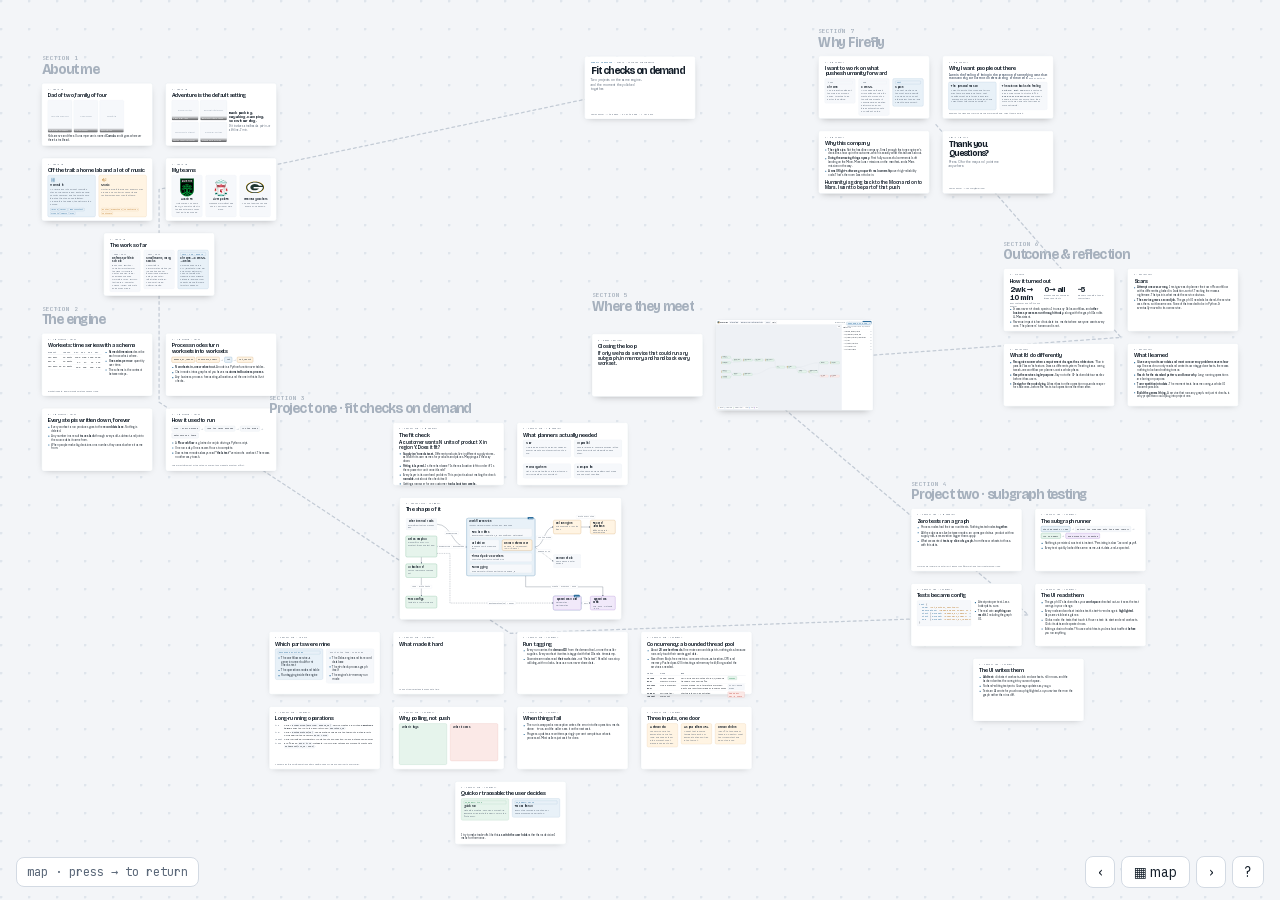
==== deck/index.html @ 786229d9 "Austin FC line Co-Authored-By: Claude Fable 5.1 <noreply@anthropic.com>" ====
<!doctype html>
<html lang="en">
<head>
<meta charset="utf-8">
<meta name="viewport" content="width=device-width,initial-scale=1,viewport-fit=cover">
<style>:root{color-scheme:light dark}img{max-width:100%}[hidden]{display:none!important}.ph-gone{position:absolute;inset:0;display:flex;align-items:center;justify-content:center;color:var(--faint);font-size:18px;text-align:center;padding:12px}
</style>
<title>Fit Checks On Demand</title>
<link rel="stylesheet" href="fonts/fonts.css">
<style>
:root{
  --bg:#f3f5f8; --grid:#dfe5ec; --card:#ffffff; --card2:#f6f8fb; --line:#d3dae3;
  --ink:#16202b; --muted:#5b6879; --faint:#93a0af;
  --amber:#b9741c; --amber-bg:#fff4e3; --blue:#2e6f9e; --blue-bg:#e8f1f8;
  --green:#2f8f5b; --green-bg:#e6f4ec; --red:#c2453d; --red-bg:#fbe9e7; --purple:#7a3fb5; --purple-bg:#f1e9fa;
  --hud:#16202b; --hud-ink:#f3f5f8; --route:#c4ccd6;
  --display:"Bricolage Grotesque","IBM Plex Sans",system-ui,sans-serif;
  --sans:"IBM Plex Sans",system-ui,-apple-system,"Segoe UI",sans-serif;
  --mono:"JetBrains Mono",ui-monospace,SFMono-Regular,Menlo,monospace;
}
@media (prefers-color-scheme: dark){
  :root:not([data-theme="light"]){
    --bg:#0f151c; --grid:#1b232d; --card:#161d26; --card2:#1c242f; --line:#2a3440;
    --ink:#e7ecf2; --muted:#9aa7b7; --faint:#667485;
    --amber:#e0a252; --amber-bg:#2a2214; --blue:#6fa8d6; --blue-bg:#16273a;
    --green:#5cc08a; --green-bg:#14291e; --red:#e5766c; --red-bg:#331b19; --purple:#b58ae0; --purple-bg:#271a36;
    --hud:#e7ecf2; --hud-ink:#0f151c; --route:#2a3440;
  }
}
:root[data-theme="dark"]{
  --bg:#0f151c; --grid:#1b232d; --card:#161d26; --card2:#1c242f; --line:#2a3440;
  --ink:#e7ecf2; --muted:#9aa7b7; --faint:#667485;
  --amber:#e0a252; --amber-bg:#2a2214; --blue:#6fa8d6; --blue-bg:#16273a;
  --green:#5cc08a; --green-bg:#14291e; --red:#e5766c; --red-bg:#331b19; --purple:#b58ae0; --purple-bg:#271a36;
  --hud:#e7ecf2; --hud-ink:#0f151c; --route:#2a3440;
}
html,body{height:100%}
body{margin:0;background:var(--bg);color:var(--ink);font-family:var(--sans);overflow:hidden}
*{box-sizing:border-box}
#viewport{position:fixed;inset:0;overflow:hidden;
  background:radial-gradient(circle at 1px 1px,var(--grid) 1.2px,transparent 1.8px) 0 0/28px 28px,var(--bg)}
#canvas{position:absolute;left:0;top:0;width:0;height:0}
#canvas>*{position:absolute;left:0;top:0;transform-origin:0 0;transition:transform 1.05s cubic-bezier(.45,.02,.2,1)}
#canvas.fast>*{transition-duration:.55s}
#canvas.still>*{transition:none}
@media (prefers-reduced-motion: reduce){#canvas>*{transition:none}}

/* map-level furniture */
.route{position:absolute;left:0;top:0;overflow:visible;pointer-events:none}
.route path{fill:none;stroke:var(--route);stroke-width:14;stroke-dasharray:30 34;stroke-linecap:round}
.region-label{position:absolute;font-family:var(--display);font-weight:700;font-size:150px;line-height:1;color:var(--faint);letter-spacing:-.02em;white-space:nowrap;pointer-events:none;opacity:.8}
.region-label small{display:block;font-family:var(--mono);font-weight:500;font-size:64px;letter-spacing:.08em;color:var(--faint);margin-bottom:12px}

/* cards */
.card{position:absolute;width:1200px;height:680px;background:var(--card);border:2px solid var(--line);border-radius:22px;padding:52px 64px 40px;display:flex;flex-direction:column;gap:22px;box-shadow:0 30px 80px -40px rgba(0,0,0,.35)}
.card.wide{width:2400px;height:1320px}
.card.demo{width:1700px;height:980px;padding:0;overflow:hidden}
.card.demo iframe{width:100%;height:100%;border:0;display:block;background:var(--card)}
.card.demo .demo-fallback{position:absolute;right:20px;top:20px}
.eyebrow{font-family:var(--mono);font-size:20px;letter-spacing:.1em;text-transform:uppercase;color:var(--muted)}
.eyebrow b{color:var(--blue);font-weight:500}
h1{font-family:var(--display);font-weight:700;font-size:112px;line-height:.98;letter-spacing:-.03em;margin:0;text-wrap:balance}
h2{font-family:var(--display);font-weight:600;font-size:60px;line-height:1.02;letter-spacing:-.025em;margin:0;text-wrap:balance}
h3{font-family:var(--display);font-weight:600;font-size:34px;line-height:1.1;margin:0;letter-spacing:-.01em}
p{margin:0;font-size:29px;line-height:1.4;color:var(--ink)}
p.lead{font-size:36px;line-height:1.3;color:var(--muted);max-width:26ch}
p.big{font-family:var(--display);font-size:52px;font-weight:600;line-height:1.05;letter-spacing:-.02em}
ul{margin:0;padding:0;list-style:none;display:flex;flex-direction:column;gap:14px}
li{font-size:30px;line-height:1.35;padding-left:38px;position:relative}
li::before{content:"";position:absolute;left:6px;top:.55em;width:12px;height:12px;border-radius:3px;background:var(--blue)}
li b{font-weight:600}
.cols{display:grid;gap:36px;flex:1;min-height:0;align-items:start}
.cols.c2{grid-template-columns:1fr 1fr}.cols.c3{grid-template-columns:1fr 1fr 1fr}
.cols.c21{grid-template-columns:1.3fr 1fr}
.tile{background:var(--card2);border:1px solid var(--line);border-radius:16px;padding:24px 28px;display:flex;flex-direction:column;gap:10px}
.tile h3{font-size:30px}
.tile p{font-size:24px;line-height:1.35;color:var(--muted)}
.cols[style*="font-size"] .tile p{font-size:inherit}
.tile.amber{border-color:var(--amber);background:var(--amber-bg)}.tile.blue{border-color:var(--blue);background:var(--blue-bg)}
.tile.green{border-color:var(--green);background:var(--green-bg)}.tile.red{border-color:var(--red);background:var(--red-bg)}.tile.purple{border-color:var(--purple);background:var(--purple-bg)}
.stat{display:flex;flex-direction:column;gap:4px}
.stat .n{font-family:var(--display);font-size:84px;font-weight:700;letter-spacing:-.03em;line-height:1;font-variant-numeric:tabular-nums}
.stat .l{font-size:24px;color:var(--muted)}
.tag{display:inline-block;font-family:var(--mono);font-size:20px;padding:4px 12px;border-radius:6px;border:1.5px solid;line-height:1.3}
.tag.amber{color:var(--amber);border-color:var(--amber);background:var(--amber-bg)}.tag.blue{color:var(--blue);border-color:var(--blue);background:var(--blue-bg)}
.tag.green{color:var(--green);border-color:var(--green);background:var(--green-bg)}.tag.red{color:var(--red);border-color:var(--red);background:var(--red-bg)}.tag.purple{color:var(--purple);border-color:var(--purple);background:var(--purple-bg)}
.tag.grey{color:var(--muted);border-color:var(--line);background:var(--card2)}
.mono{font-family:var(--mono)}
pre{margin:0;font-family:var(--mono);font-size:23px;line-height:1.45;background:var(--card2);border:1px solid var(--line);border-radius:12px;padding:20px 24px;overflow:hidden;color:var(--ink)}
pre .k{color:var(--blue)}pre .s{color:var(--amber)}pre .c{color:var(--faint)}
table{border-collapse:collapse;width:100%;font-size:24px}
th{text-align:left;font-weight:500;color:var(--muted);border-bottom:2px solid var(--line);padding:8px 14px 8px 0;font-size:21px;letter-spacing:.02em}
td{padding:10px 14px 10px 0;border-bottom:1px solid var(--line);vertical-align:top;line-height:1.3}
td.mono,th.mono{font-family:var(--mono);font-size:22px}
td.num{text-align:right;font-variant-numeric:tabular-nums;font-family:var(--mono)}
.foot{margin-top:auto;font-size:22px;color:var(--muted)}
.ph{margin:0;border-radius:14px;overflow:hidden;background:var(--card2);border:1px solid var(--line);position:relative}
.ph img{width:100%;height:100%;object-fit:contain;display:block}
.ph.l{aspect-ratio:4/3}.ph.p{aspect-ratio:3/4}
.prow{display:flex;gap:18px;align-items:stretch;min-height:0}
.prow>.ph{height:100%;flex:none}
.pcol{display:flex;flex-direction:column;gap:18px;min-height:0}
.pcol>.ph{flex:none;height:calc(50% - 9px);align-self:flex-start}
.pcol>.tile{flex:1}
.pgrid{display:grid;grid-template-columns:290px 290px;grid-auto-rows:218px;gap:18px;align-content:start;flex:none}
.pgrid>.ph{width:290px;height:218px}
.ico{width:56px;height:56px;color:var(--ink);opacity:.9}
.tile.blue .ico{color:var(--blue)}.tile.amber .ico{color:var(--amber)}
.chips{display:flex;flex-wrap:wrap;gap:8px;margin-top:auto}
.chips .tag{font-size:18px;padding:3px 10px}
.tile.team{align-items:center;text-align:center;gap:14px;padding-top:32px}
.tile.team img{width:200px;height:200px;object-fit:contain}
.tile.team p{font-size:22px}
.ph figcaption{position:absolute;left:0;right:0;bottom:0;padding:10px 16px;font-size:20px;color:#fff;background:linear-gradient(transparent,rgba(0,0,0,.65))}
.photos{display:grid;gap:18px;flex:1;min-height:0}
.photos .ph{min-height:0}
.placeholder{color:var(--amber);border-bottom:2px dashed var(--amber)}

/* progressive builds */
.b{transition:opacity .35s,transform .35s}
.b.hide{opacity:0;transform:translateY(10px)}
@media (prefers-reduced-motion: reduce){.b{transition:none}.b.hide{transform:none}}

/* flow / sequence graphics */
.flow{display:flex;align-items:center;gap:14px;flex-wrap:wrap}
.flow .box{border:2px solid var(--line);background:var(--card2);border-radius:12px;padding:14px 20px;font-family:var(--mono);font-size:22px;line-height:1.3}
.flow .box.amber{border-color:var(--amber);background:var(--amber-bg)}.flow .box.blue{border-color:var(--blue);background:var(--blue-bg)}
.flow .box.purple{border-color:var(--purple);background:var(--purple-bg)}.flow .box.green{border-color:var(--green);background:var(--green-bg)}
.flow .arrow{color:var(--faint);font-size:30px}
.seq{display:grid;grid-template-columns:auto 1fr;gap:10px 22px;font-size:25px;align-items:baseline}
.seq .t{font-family:var(--mono);color:var(--muted);font-size:21px;white-space:nowrap}
.seq .m{line-height:1.35}
.seq .m code{font-family:var(--mono);font-size:22px;background:var(--card2);border:1px solid var(--line);border-radius:5px;padding:1px 7px}

/* architecture diagram */
.diagram{position:relative;flex:1}
.diagram svg{position:absolute;inset:0;width:100%;height:100%;overflow:visible}
.diagram .box{position:absolute;border:2.5px solid var(--line);background:var(--card2);border-radius:16px;padding:18px 22px;display:flex;flex-direction:column;gap:6px}
.diagram .box h4{margin:0;font-family:var(--display);font-size:30px;font-weight:600;line-height:1.1;letter-spacing:-.01em}
.diagram .box p{font-size:21px;line-height:1.3;color:var(--muted)}
.diagram .box.amber{border-color:var(--amber);background:var(--amber-bg)}.diagram .box.blue{border-color:var(--blue);background:var(--blue-bg)}
.diagram .box.green{border-color:var(--green);background:var(--green-bg)}.diagram .box.purple{border-color:var(--purple);background:var(--purple-bg)}
.diagram .box.grey{border-style:dashed}
.diagram .box.mine{box-shadow:0 0 0 6px color-mix(in srgb,var(--blue) 25%,transparent)}
.diagram .box .own{position:absolute;top:-16px;right:14px;font-family:var(--mono);font-size:17px;background:var(--blue);color:#fff;border-radius:6px;padding:2px 9px;letter-spacing:.06em}
.diagram .arr{fill:none;stroke:var(--muted);stroke-width:3.5}
.diagram .arr.dash{stroke-dasharray:10 9}
.diagram .lbl{font-family:var(--mono);font-size:19px;fill:var(--muted)}
.diagram .lbl-bg{fill:var(--card);stroke:var(--line);stroke-width:1.5;rx:6}

/* HUD */
.hud{position:fixed;left:0;right:0;bottom:0;display:flex;align-items:center;gap:12px;padding:12px 16px;padding-bottom:calc(12px + env(safe-area-inset-bottom,0px));pointer-events:none;font-size:13px;color:var(--muted);transition:opacity .4s}
.hud.hidden-hud{opacity:0}
.hud .where{background:var(--card);border:1px solid var(--line);border-radius:8px;padding:6px 10px;font-family:var(--mono);font-size:12px;pointer-events:auto}
.hud .spacer{flex:1}
.hud .btns{display:flex;gap:6px;pointer-events:auto}
.hud button{font:inherit;color:var(--ink);background:var(--card);border:1px solid var(--line);border-radius:8px;padding:6px 12px;cursor:pointer;font-size:14px}
.hud button:hover{background:var(--card2)}
.hud button:focus-visible{outline:2px solid var(--blue);outline-offset:2px}
.help{position:fixed;inset:0;background:rgba(0,0,0,.55);display:flex;align-items:center;justify-content:center;z-index:5}
.help[hidden]{display:none}
.help .panel{background:var(--card);color:var(--ink);border:1px solid var(--line);border-radius:14px;padding:22px 26px;max-width:520px;width:calc(100% - 32px);font-size:14px;line-height:1.6}
.help h3{font-size:18px;margin:0 0 10px}
.help table{font-size:14px}.help td{padding:4px 10px 4px 0;border:0}
kbd{font-family:var(--mono);font-size:12px;border:1px solid var(--line);border-bottom-width:2px;border-radius:4px;padding:0 6px;background:var(--card2)}
.ph-gone{position:absolute;inset:0;display:flex;align-items:center;justify-content:center;color:var(--faint);font-size:18px;text-align:center;padding:12px}
</style>
</head>
<body>

<div id="viewport"><div id="canvas"></div></div>

<div class="hud" id="hud">
  <span class="where" id="where">—</span>
  <span class="spacer"></span>
  <div class="btns">
    <button id="bPrev" title="Previous (←)">‹</button>
    <button id="bOver" title="Overview (O)">▦ map</button>
    <button id="bNext" title="Next (→ or space)">›</button>
    <button id="bHelp" title="Keys (?)">?</button>
  </div>
</div>

<div class="help" id="help" hidden>
  <div class="panel">
    <h3>Driving the deck</h3>
    <table>
      <tr><td><kbd>→</kbd> <kbd>space</kbd></td><td>next step or next build</td></tr>
      <tr><td><kbd>←</kbd></td><td>previous</td></tr>
      <tr><td><kbd>O</kbd> <kbd>esc</kbd></td><td>zoom out to the map, again to return</td></tr>
      <tr><td><kbd>1</kbd>–<kbd>7</kbd></td><td>jump to a section</td></tr>
      <tr><td><kbd>T</kbd></td><td>light / dark</td></tr>
      <tr><td><kbd>H</kbd></td><td>hide this bar</td></tr>
      <tr><td><kbd>?</kbd></td><td>this help</td></tr>
    </table>
    <p style="margin:10px 0 0;font-size:13px;color:var(--muted)">Click anywhere to close.</p>
  </div>
</div>

<script>
/* ============ content ============ */
const CW=1200, CH=680, GAPX=140, GAPY=130;
const ph=(f,cap,o="l")=>`<figure class="ph ${o}"><span class="ph-gone">${cap}</span><figcaption>${cap}</figcaption></figure>`;

const SECTIONS = [
{ id:"title", n:"", title:"", cx:0, cy:-3700, cols:1, cards:[
  {html:`<div class="eyebrow"><b>Firefly Aerospace</b> · onsite · software engineering</div>
    <h1>Fit checks on&nbsp;demand</h1>
    <p class="lead">Two projects on the same engine, and the moment they clicked together.</p>
    <div class="foot">James Hollyer &nbsp;·&nbsp; <span class="mono">→ to begin · O for the map · ? for keys</span></div>`}
]},

{ id:"about", n:"1", title:"About me", cx:-5200, cy:-2600, cols:2, cards:[
  {html:`<div class="eyebrow">1 · about me</div><h2>Dad of two, family of four</h2>
    <div class="prow" style="height:392px">${ph("family-tahoe-trail.jpg","Desolation Wilderness","p")}${ph("family-alpine-lake.jpg","Alpine lake day","p")}${ph("kids-skiing.jpg","Passing it on","p")}</div>
    <p>Kids are five and three. Our camper van is named <b>Cumulo</b>, and it goes wherever there's a trailhead.</p>`},
  {html:`<div class="eyebrow">1 · about me</div><h2>Adventure is the default setting</h2>
    <div class="prow" style="height:454px"><div class="pgrid">${ph("green-river-raft.jpg","Green River, Utah","l")}${ph("snowboard-gate.jpg","Backcountry gate, Tahoe","l")}${ph("canyon-sunset.jpg","Canyon country at sunset","l")}${ph("green-river-solo.jpg","Green River, day three","l")}</div>
      <div class="pcol" style="flex:1; justify-content:center"><p class="big" style="font-size:44px">Backpacking. Kayaking. Camping. Snowboarding.</p><p style="color:var(--muted)">If it involves a trailhead, a put-in, or a lift line, I'm in.</p></div></div>`},
  {html:`<div class="eyebrow">1 · about me</div><h2>Off the trail: a home lab and a lot of music</h2>
    <div class="cols c2" style="align-items:stretch">
      <div class="tile blue"><svg class="ico" viewBox="0 0 64 64" aria-hidden="true"><rect x="10" y="8" width="44" height="14" rx="3" fill="none" stroke="currentColor" stroke-width="3"/><rect x="10" y="25" width="44" height="14" rx="3" fill="none" stroke="currentColor" stroke-width="3"/><rect x="10" y="42" width="44" height="14" rx="3" fill="none" stroke="currentColor" stroke-width="3"/><circle cx="18" cy="15" r="2.5" fill="currentColor"/><circle cx="18" cy="32" r="2.5" fill="currentColor"/><circle cx="18" cy="49" r="2.5" fill="currentColor"/><rect x="30" y="13" width="18" height="4" rx="2" fill="currentColor"/><rect x="30" y="30" width="18" height="4" rx="2" fill="currentColor"/><rect x="30" y="47" width="18" height="4" rx="2" fill="currentColor"/></svg><h3>Home lab</h3><p>An Unraid box in the closet running a stack of Docker services: photo backup, security cameras, and the smart-home glue that ties the house together. Tinkering is the hobby; the uptime is the excuse.</p>
        <div class="chips"><span class="tag blue">Unraid</span><span class="tag blue">Docker</span><span class="tag blue">Home Assistant</span><span class="tag blue">Frigate</span><span class="tag blue">Immich</span><span class="tag blue">Plex</span></div></div>
      <div class="tile amber"><svg class="ico" viewBox="0 0 64 64" aria-hidden="true"><rect x="6" y="28" width="5" height="8" rx="2" fill="currentColor"/><rect x="14" y="20" width="5" height="24" rx="2" fill="currentColor"/><rect x="22" y="12" width="5" height="40" rx="2" fill="currentColor"/><rect x="30" y="22" width="5" height="20" rx="2" fill="currentColor"/><path d="M44 44V16l14-4v24" fill="none" stroke="currentColor" stroke-width="3" stroke-linejoin="round"/><circle cx="40" cy="45" r="5" fill="currentColor"/><circle cx="54" cy="41" r="5" fill="currentColor"/></svg><h3>Music</h3><p>Guitar, learning to produce, know my way around a DJ controller. Concerts and festivals whenever I can get there.</p>
        <div class="chips"><span class="tag amber">guitar</span><span class="tag amber">production</span><span class="tag amber">DJ controller</span><span class="tag amber">festivals</span></div></div>
    </div>`},
  {html:`<div class="eyebrow">1 · about me</div><h2>My teams</h2>
    <div class="cols c3" style="align-items:stretch">
      <div class="tile team"><img src="logos/austin-fc.svg" alt="Austin FC crest"><h3>Austin FC</h3><p>Listos Verde. The home team. Q2 on match night is the loudest place in Texas that isn't a launch pad.</p></div>
      <div class="tile team"><img src="logos/liverpool-fc.svg" alt="Liverpool FC crest"><h3>Liverpool FC</h3><p>Weekend mornings at odd hours. You'll never walk alone.</p></div>
      <div class="tile team"><img src="logos/green-bay-packers.svg" alt="Green Bay Packers logo"><h3>Green Bay Packers</h3><p>The only team you can own a share of. Go Pack Go.</p></div>
    </div>`},
  {html:`<div class="eyebrow">1 · about me</div><h2>The work so far</h2>
    <div class="cols c3" style="font-size:23px">
      <div class="tile"><span class="tag grey">2009 – 2014</span><h3>Defense, while in school</h3><p>Booz Allen Hamilton: comptroller systems for the Naval Air Warfare Center, and GPS, radio, and weapons device simulators for an HMMWV test lab. B.S. Computer Science, UMBC, with math and physics minors.</p></div>
      <div class="tile"><span class="tag grey">2014 – 2018</span><h3>Small teams, many stacks</h3><p>Consulting, a bioinformatics startup (an iOS health app over genomic and wearable data), and a voter-registration platform. Java, Swift, Node, Angular, Mongo.</p></div>
      <div class="tile blue"><span class="tag blue">2018 – now · Google</span><h3>Chrome → Core ML → Delos</h3><p>Chrome device APIs in C++ (Bluetooth, USB, HID across four platforms). Then ML tooling with DeepMind: TensorBoard, Flatboard, Evalhub. Now capacity planning, where this story happens.</p></div>
    </div>`},
]},

{ id:"engine", n:"2", title:"The engine", cx:-5200, cy:-300, cols:2, cards:[
  {html:`<div class="eyebrow">2 · the engine · Delos</div><h2>Worksets: time series with a schema</h2>
    <div class="cols c21"><div>
    <table><tr><th class="mono">product</th><th class="mono">region</th><th class="mono num">wk1</th><th class="mono num">wk2</th><th class="mono num">wk3</th><th class="mono num">wk4</th></tr>
    <tr><td class="mono">cpu-gen4</td><td class="mono">us-east1</td><td class="num">1200</td><td class="num">1400</td><td class="num">1600</td><td class="num">1800</td></tr>
    <tr><td class="mono">gpu-x8</td><td class="mono">us-west2</td><td class="num">64</td><td class="num">64</td><td class="num">96</td><td class="num">128</td></tr>
    <tr><td class="mono">cpu-gen4-hm</td><td class="mono">eu-west1</td><td class="num">300</td><td class="num">300</td><td class="num">300</td><td class="num">300</td></tr></table></div>
    <ul><li><b>Named dimensions</b> describe each row: what, where.</li><li><b>One series per row</b>: quantity over time.</li><li>The schema is the contract between steps.</li></ul></div>
    <p class="foot">Illustrative data. Real worksets hold thousands of rows.</p>`},
  {html:`<div class="eyebrow">2 · the engine · Delos</div><h2>Process nodes turn worksets into worksets</h2>
    <div class="flow" style="margin:10px 0"><span class="box amber">demand_by_region</span><span class="box amber">available_supply</span><span class="arrow">→</span><span class="box blue">fit</span><span class="arrow">→</span><span class="box amber">fit_result</span></div>
    <ul><li><b>N worksets in, one workset out.</b> A node is a Python function over tables.</li><li>Chain nodes into a graph and you have an <b>automated business process</b>.</li><li>Any business process: forecasting, allocation, and the one in this talk, fit checks.</li></ul>`},
  {html:`<div class="eyebrow">2 · the engine · Delos</div><h2>Every step is written down, forever</h2>
    <ul><li>Every workset a run produces goes to the <b>record database</b>. Nothing is deleted.</li><li>Any number in a result <b>traces back</b> through every add, subtract, and join to the source data it came from.</li><li>When people make big decisions on a number, they can ask where it came from.</li>
    <li class="b hide"><b>The cost:</b> persisting every step makes a run slow. Hold that thought, it comes back twice.</li></ul>`},
  {html:`<div class="eyebrow">2 · the engine · Delos</div><h2>How it used to run</h2>
    <div class="flow" style="margin:6px 0"><span class="box">cron · every morning</span><span class="arrow">→</span><span class="box">load the Delos package</span><span class="arrow">→</span><span class="box">run the graph</span><span class="arrow">→</span><span class="box">materialize a table</span></div>
    <ul><li>A <b>Plx workflow</b>: a glorified cron job driving a Python script.</li><li>One run a day. One answer. Hours to complete.</li><li>Downstream nodes always read <b>"the latest"</b> version of a workset. There was no other way to ask.</li></ul>
    <p class="foot">Two projects grew out of this setup. They didn't know about each other at first.</p>`},
]},

{ id:"service", n:"3", title:"Project one · fit checks on demand", cx:-1400, cy:2200, cols:4, cards:[
  {html:`<div class="eyebrow">3 · project one · the problem</div><h2>The fit check</h2>
    <p class="big">A customer wants N units of product X in region Y. Does it fit?</p>
    <ul><li><b>Supply isn't one dataset.</b> Different products live in different supply stores, each with its own names for products and places. Mappings all the way down.</li><li><b>Fitting is layered.</b> Is there hardware? Is there allocation left to order it? Is there power to run it once it lands?</li><li>Every layer is its own hard problem. This project is about making the check <b>runnable</b>, not about the check itself.</li><li>Getting an answer for one customer <b>took about two weeks</b>.</li></ul>`},
  {html:`<div class="eyebrow">3 · project one · the problem</div><h2>What planners actually needed</h2>
    <div class="cols c2">
      <div class="tile"><h3>Now</h3><p>A workload arrives, the planner needs an answer while the customer is still on the line.</p></div>
      <div class="tile"><h3>In parallel</h3><p>Several planners, several demands, at the same time, without stepping on each other.</p></div>
      <div class="tile"><h3>From anywhere</h3><p>Not a UI. Something any internal tool can call, including an LLM assistant.</p></div>
      <div class="tile"><h3>Comparable</h3><p>Run the same demand again next week and see what changed.</p></div>
    </div>`},
  {wide:true, html:`<div class="eyebrow">3 · project one · technical</div><h2>The shape of it</h2><div class="diagram" id="arch"></div>`},
  {html:`<div class="eyebrow">3 · project one · my role</div><h2>Which parts were mine</h2>
    <div class="cols c2">
      <div class="tile blue"><span class="tag blue">designed & built by me</span>
        <ul style="margin-top:8px"><li>The workflow service, a generic runner built for fit checks first</li><li>The operations node and table</li><li>Run tagging inside the engine</li></ul></div>
      <div class="tile"><span class="tag grey">built by the team · used by me</span>
        <ul style="margin-top:8px"><li>The Delos engine and its record database</li><li>The fit-check process graph itself</li><li>The engine's in-memory run mode</li></ul></div>
    </div>`},
  {html:`<div class="eyebrow">3 · project one · technical</div><h2>What made it hard</h2>
    <div class="cols c3">
      <div class="tile red b hide"><span class="tag red">collisions</span><h3>"Latest" is a race</h3><p>Every node reads the newest workset. Two runs at once overwrite each other mid-flight.</p></div>
      <div class="tile red b hide"><span class="tag red">deadlines</span><h3>Runs outlive the call</h3><p>An RPC deadline is a few minutes. A run can take longer than that, and a caller can't just hold the line. They have to be able to leave and come back.</p></div>
      <div class="tile red b hide"><span class="tag red">assumptions</span><h3>Built for one run a day</h3><p>The engine assumed a single run, from a script, on a schedule. Serving many callers at once had to be added without breaking the daily jobs.</p></div>
    </div>
    <p class="foot">The next few cards take these one at a time.</p>`},
  {html:`<div class="eyebrow">3 · project one · technical</div><h2>Run tagging</h2>
    <ul><li>Every run carries the <b>demand ID</b> from the demand tool, or one the caller supplies. Every workset it writes is tagged with that ID and a timestamp.</li><li>Downstream nodes read <b>their run's</b> data, not "the latest". Parallel runs stop colliding, with no locks, because runs never share data.</li>
    <li class="b hide"><b>Deliberately not a UUID.</b> Nothing is overwritten, so run the same demand next month and you can diff the two.</li>
    <li class="b hide"><b>Same ID twice at once?</b> From the demand tool, safe: same ID means same inputs, same answer, and Spanner guards the row writes. With <b>inline demand under a reused ID</b>, two runs could read each other's rows. Hasn't happened. A per-ID lock is the fix when it does.</li></ul>`},
  {html:`<div class="eyebrow">3 · project one · technical</div><h2>Concurrency: a bounded thread pool</h2>
    <ul><li>About <b>20 worker threads</b>. One mutex around dispatch, nothing else, because runs only touch their own tagged data.</li><li>Sized from Boq's free metrics: concurrent runs, saturation, CPU and memory. Pushed past 20 in testing and memory held; Borg scaled the service as needed.</li></ul>
    <table style="margin-top:6px"><tr><th>Option</th><th>Good</th><th>Bad</th><th></th></tr>
      <tr><td><b>Thread pool</b></td><td>Cheap, shared memory, simple</td><td>GIL: CPU-bound runs take turns; I/O-bound traceable runs overlap fine</td><td><span class="tag green">chosen</span></td></tr>
      <tr><td><b>Process pool</b></td><td>True parallelism</td><td>More overhead: an interpreter per worker, inputs and results serialized across processes</td><td><span class="tag grey">if CPU-bound grows</span></td></tr>
      <tr><td><b>Job per request</b></td><td>Full isolation, scales out</td><td>Startup latency, orchestration</td><td><span class="tag red">too heavy for ~5 users</span></td></tr>
    </table>`},
  {html:`<div class="eyebrow">3 · project one · technical</div><h2>Long-running operations</h2>
    <div class="seq">
      <span class="t">t=0</span><span class="m">Caller: <code>RunWorkflow(workflow, demand_id)</code>. Service creates a row in the <b>operations table</b>, hands the run to the pool, returns an <code>operation_id</code>.</span>
      <span class="t">t=0…</span><span class="m">Caller: <code>WaitOperation(id)</code>. The operations node polls the table until just before its own deadline, then answers <code>done: false</code>.</span>
      <span class="t">repeat</span><span class="m">Caller calls again immediately. No state on the connection, so any instance can answer.</span>
      <span class="t">t=end</span><span class="m">Run finishes: <code>done: true</code>, metadata, run ID. Caller fetches any workset it wants with <code>GetWorkset(run_id, name)</code>.</span>
    </div>
    <p class="foot">The same long-running-operation pattern Google's public APIs use. Familiar to every caller.</p>`},
  {html:`<div class="eyebrow">3 · project one · technical</div><h2>Why polling, not push</h2>
    <div class="cols c2">
      <div class="tile green"><h3>What it buys</h3><ul><li class="b hide">Callers only need to make RPCs. A callback means every caller must be a server.</li><li class="b hide">State lives in a table, so it survives deadlines, restarts, and load balancing.</li><li class="b hide">Resumable: crash, come back with the ID.</li></ul></div>
      <div class="tile red"><h3>What it costs</h3><ul><li class="b hide">Latency up to one poll interval. Long-polling in <span class="mono">Wait</span> closes most of it.</li><li class="b hide">Table reads while waiting. Trivial at this scale.</li><li class="b hide">Push between Boq nodes was weak anyway.</li></ul></div>
    </div>`},
  {html:`<div class="eyebrow">3 · project one · technical</div><h2>When things fail</h2>
    <ul><li>The run is wrapped: an exception writes the error into the operation, marks <span class="mono">done: true</span>, and the caller sees it on the next wait.</li><li>Progress updates are written sparingly: percent complete, worksets processed. Most callers just wait for done.</li>
    <li class="b hide"><b>The hole I'd close first:</b> if the node itself dies mid-run, nothing runs the except. The operation sits at <span class="mono">done: false</span> forever.</li>
    <li class="b hide"><b>The fix:</b> a heartbeat timestamp on the row, and a reaper that fails anything stale.</li></ul>`},
  {html:`<div class="eyebrow">3 · project one · technical</div><h2>Three inputs, one door</h2>
    <div class="cols c3">
      <div class="tile amber"><h3>A demand ID</h3><p>The service calls the demand tool, pulls the rows, and shapes them into a workset. What planners use day to day.</p></div>
      <div class="tile amber"><h3>A spreadsheet URL</h3><p>A sheet that follows a template we built. For demand that doesn't live in the tool yet.</p></div>
      <div class="tile amber"><h3>Demand inline</h3><p>"Can I fit a thousand of these in us-east1?" What the LLM assistant and ad-hoc tools use.</p></div>
    </div>
    <ul><li class="b hide"><b>Rejected:</b> a separate demand-extraction service. Cleaner on paper, but two calls for every caller and one more thing to keep alive.</li><li class="b hide"><b>Chosen:</b> the extractor is an internal layer. Callers pick a source; the service does the rest.</li></ul>`},
  {html:`<div class="eyebrow">3 · project one · technical</div><h2>Quick or traceable: the user decides</h2>
    <div class="cols c2">
      <div class="tile green"><span class="tag green">in_memory: true</span><h3>Quick run</h3><p>Nothing persisted. Seconds. For what-ifs. Remember "persisting is slow"? This is the first payoff.</p></div>
      <div class="tile blue"><span class="tag blue">in_memory: false</span><h3>Traceable run</h3><p>Every step recorded. Minutes. For numbers someone will act on.</p></div>
    </div>
    <p>I try to make trade-offs like this <b>a switch the user holds</b> rather than a decision I make for them once.</p>`},
]},

{ id:"testing", n:"4", title:"Project two · subgraph testing", cx:4200, cy:2000, cols:2, cards:[
  {html:`<div class="eyebrow">4 · project two · the problem</div><h2>Zero tests ran a graph</h2>
    <ul><li>Process nodes had their own unit tests. Nothing tested nodes <b>together</b>.</li><li>All the edge cases live between nodes: an unmapped site, a product with no supply row, a reservation bigger than supply.</li><li>What we wanted: <b>test any slice of a graph</b>, from these worksets to those, with this data.</li></ul>
    <p class="foot">My role here is simple: I built all of it. Runner, config format, and the UI features you'll see.</p>`},
  {html:`<div class="eyebrow">4 · project two · technical</div><h2>The subgraph runner</h2>
    <div class="flow" style="margin:6px 0"><span class="box blue">start worksets + rows</span><span class="arrow">→</span><span class="box">extract the subgraph with the graph library</span><span class="arrow">→</span><span class="box green">run in memory</span><span class="arrow">→</span><span class="box purple">end worksets vs. expected</span></div>
    <ul><li>Nothing is persisted, so a test is instant. "Persisting is slow", second payoff.</li><li>Every test quickly looked the same: name, start, data, end, expected.</li><li class="b hide">When every test has the same shape, it isn't code. It's <b>data</b>.</li></ul>`},
  {html:`<div class="eyebrow">4 · project two · technical</div><h2>Tests became config</h2>
    <div class="cols c21"><pre><span class="k">test</span> {
  <span class="k">name</span>: <span class="s">"fit_partial_shortfall"</span>
  <span class="k">description</span>: <span class="s">"Demand above supply is capped…"</span>
  <span class="k">start</span> { <span class="k">workset</span>: <span class="s">"demand_by_region"</span> <span class="c">rows {…}</span> }
  <span class="k">start</span> { <span class="k">workset</span>: <span class="s">"available_supply"</span> <span class="c">rows {…}</span> }
  <span class="k">end</span>   { <span class="k">workset</span>: <span class="s">"shortfall_by_region"</span> <span class="c">rows {…}</span> }
}</pre>
    <ul><li>A textproto per test. Less boilerplate, sure.</li><li>The real win: <b>anything can read it</b>. Including the graph UI.</li></ul></div>`},
  {html:`<div class="eyebrow">4 · project two · technical</div><h2>The UI reads them</h2>
    <ul><li>The graph UI's backend has your <b>workspace</b> checked out, so it sees the test configs in your change.</li><li>Every node and workset inside a test's start-to-end range is <b>highlighted</b>. Gaps are visible at a glance.</li><li>Click a node: the tests that touch it. Hover a test: its start and end worksets. Click: its data and expected rows.</li><li>Editing a chain of nodes? You see which tests you're about to affect <b>before</b> you run anything.</li></ul>`},
  {html:`<div class="eyebrow">4 · project two · technical</div><h2>The UI writes them</h2>
    <ul><li><b>Add test:</b> click start worksets, click end worksets, fill in rows, and the backend writes the config into your workspace.</li><li>No hand-editing textproto. Coverage updates as you go.</li><li>Tests an AI wrote for you show up highlighted, so you review them on the graph rather than in a diff.</li>
    <li class="b hide">Start and end are great. But when a test fails, you want to see the data <b>in the middle</b>. And the runner only runs on your machine.</li></ul>`},
]},

{ id:"meet", n:"5", title:"Where they meet", cx:1000, cy:-700, cols:2, cards:[
  {html:`<div class="eyebrow">5 · where they meet</div><h2>Closing the loop</h2>
    <p class="big">If only we had a service that could run any subgraph, in memory, and hand back every workset.</p>
    <ul><li class="b hide">The workflow service grew <b>RunSubgraph</b>: entry points, exit points, input rows in. Every workset along the way out.</li><li class="b hide">The UI calls it and paints the result onto the graph.</li><li class="b hide">Run a test, click any node, see exactly what it held. <b>Debugging became looking at a picture.</b></li></ul>`},
  {demo:true, html:`<iframe src="demo.html" title="Delos Graph test view demo" loading="lazy"></iframe><a class="tag blue demo-fallback" href="demo.html" target="_blank" rel="noopener">open demo in a tab ↗</a>`},
]},

{ id:"outcome", n:"6", title:"Outcome & reflection", cx:5200, cy:-1000, cols:2, cards:[
  {html:`<div class="eyebrow">6 · outcome</div><h2>How it turned out</h2>
    <div class="cols c3">
      <div class="stat"><span class="n">2 wk → 10 min</span><span class="l">from customer ask to fit-check answer</span></div>
      <div class="stat"><span class="n">0 → all</span><span class="l">process nodes covered by graph-level tests</span></div>
      <div class="stat"><span class="n">~5</span><span class="l">planners running at once, comfortably</span></div>
    </div>
    <ul><li>It was never fit-check specific. It runs any Delos workflow, and <b>other business processes run through it today</b>, along with the graph UI and its LLM assistant.</li><li>Revenue impact is hard to isolate in a market where everyone wants every core. The planners' turnaround is not.</li></ul>`},
  {html:`<div class="eyebrow">6 · reflection</div><h2>Scars</h2>
    <ul><li><b>Attempt one was wrong.</b> I first gave each planner their own Plx workflow with a different tag baked in. Isolation, sort of. Tracking them was a nightmare. That pain is what made the service obvious.</li><li><b>The service grew a second job.</b> The graph UI needed a backend, the service was there, so it became one. None of that needed to be in Python. It eventually moved to its own service.</li></ul>`},
  {html:`<div class="eyebrow">6 · reflection</div><h2>What I'd do differently</h2>
    <ul><li><b>Recognize sooner when a requirement changes the architecture.</b> "Run in parallel" wasn't a feature. It was a different system. Treating it as a config tweak, one workflow per planner, cost a whole phase.</li><li><b>Keep the service single-purpose.</b> Say no to the UI-backend detour earlier, before it has users.</li><li><b>Design for the node dying.</b> A heartbeat on the operation row, and a reaper for stale ones, before the first stuck operation rather than after.</li></ul>`},
  {html:`<div class="eyebrow">6 · reflection</div><h2>What I learned</h2>
    <ul><li><b>Give every run its own data and most concurrency problems never show up.</b> Once each run only read and wrote its own tagged worksets, there was nothing to lock and nothing to race.</li><li><b>Reach for the standard pattern, and know why.</b> Long-running operations are boring on purpose.</li><li><b>Turn repetition into data.</b> The moment tests became config, a whole UI became possible.</li><li><b>Build the general thing.</b> A service that runs any graph, not just fit checks, is why project two could plug into project one.</li></ul>`},
]},

{ id:"firefly", n:"7", title:"Why Firefly", cx:3200, cy:-3300, cols:2, cards:[
  {html:`<div class="eyebrow">7 · why firefly</div><h2>I want to work on what pushes humanity forward</h2>
    <div class="cols c3">
      <div class="tile"><span class="tag grey">then</span><h3>Chrome</h3><p>The information age put the web in everyone's hands. I wanted to be part of the engine.</p></div>
      <div class="tile"><span class="tag grey">now</span><h3>Core ML</h3><p>AI is happening and it will change everything. I wanted to work on the tooling underneath it: TensorBoard, evaluation platforms, and now graph automation with an AI agent on top.</p></div>
      <div class="tile blue"><span class="tag blue">next</span><h3>Space</h3><p>The next frontier, and the most awe-inspiring one we have. The next big problem to solve, and I want to help solve it.</p></div>
    </div>`},
  {html:`<div class="eyebrow">7 · why firefly</div><h2>Why I want people out there</h2>
    <p class="big" style="font-size:36px;color:var(--muted)">"Awe is the feeling of being in the presence of something vast that transcends your current understanding of the world." <span style="font-size:22px;font-family:var(--mono);color:var(--faint)">Dacher Keltner</span></p>
    <div class="cols c2" style="align-items:stretch">
      <div class="tile blue"><h3>The personal reason</h3><p>I want to point at the Moon and tell my kids there are people up there. That changes what a kid thinks is possible. Humans are not bound to this planet, and I want them to grow up knowing it.</p></div>
      <div class="tile"><h3>The science backs the feeling</h3><p><b>Keltner &amp; Haidt, 2003:</b> awe is vastness plus a mind forced to stretch to fit it. <b>Rudd, Vohs &amp; Aaker, 2012:</b> awe makes people feel they have more time, give more of it away, and rate their lives as more satisfying.</p></div>
    </div>
    <p class="foot">People on the Moon and Mars is a machine for making awe. I want to help build it.</p>`},
  {html:`<div class="eyebrow">7 · why firefly</div><h2>Why this company</h2>
    <ul><li><b>The right size.</b> Not the headline company. Small enough that one engineer's decisions show up in the outcome, which is exactly what this talk was about.</li><li><b>Doing the amazing thing anyway.</b> First fully successful commercial soft landing on the Moon. More lunar missions on the manifest, and a Mars mission on the way.</li><li><b>A small flight-software group with real ownership</b> over high-reliability code. That's the room I want to be in.</li></ul>
    <p class="big" style="margin-top:auto">Humanity is going back to the Moon and on to Mars. I want to be part of that push.</p>`},
  {html:`<div class="eyebrow">that's the talk</div><h1 style="font-size:96px">Thank you.<br>Questions?</h1><p class="lead">Press O for the map and point me anywhere.</p><div class="foot">James Hollyer &nbsp;·&nbsp; j.c.hollyer@gmail.com</div>`},
]},
];

/* ============ architecture diagram ============ */
const ARCH = {
  w:2272, h:1090,
  boxes:[
    {id:"tools",   x:0,   y:40,  w:340, h:130, cls:"grey",  h4:"Other internal tools", p:"any program that can make an RPC"},
    {id:"ui",      x:0,   y:230, w:340, h:230, cls:"green", h4:"Delos Graph UI",       p:"planner fit checks · LLM assistant · graph and test view"},
    {id:"uibe",    x:0,   y:530, w:340, h:150, cls:"green", h4:"UI backend",           p:"has your workspace checked out"},
    {id:"cfg",     x:0,   y:880, w:340, h:130, cls:"green", h4:"Test configs",         p:"textproto in your workspace"},
    {id:"svc",     x:660, y:40,  w:740, h:620, cls:"blue mine", h4:"Workflow service", p:"runs any Delos workflow · Python RPC · Boq node", own:"mine"},
    {id:"rpc",     x:690, y:150, w:680, h:96,  cls:"",      h4:"RPC handlers",        p:"RunWorkflow → operation_id · RunSubgraph · GetWorkset"},
    {id:"val",     x:690, y:270, w:325, h:120, cls:"",      h4:"Validation",          p:"shape and sanity of demand rows"},
    {id:"ext",     x:1045,y:270, w:325, h:120, cls:"amber", h4:"Demand extractor",    p:"demand_id · spreadsheet · rows → workset"},
    {id:"pool",    x:690, y:415, w:680, h:96,  cls:"",      h4:"Thread pool · 20 workers", p:"one mutex on dispatch, nothing else"},
    {id:"tagging", x:690, y:535, w:680, h:96,  cls:"",      h4:"Run tagging",         p:"every workset written under the run's demand_id"},
    {id:"engine",  x:1600,y:60,  w:300, h:150, cls:"amber", h4:"Delos engine",        p:"Python package · runs the graph"},
    {id:"db",      x:2000,y:60,  w:272, h:150, cls:"amber", h4:"Record database",     p:"tagged worksets · never deleted"},
    {id:"demand",  x:1600,y:430, w:300, h:150, cls:"grey",  h4:"Demand tool",         p:"where planners enter demand"},
    {id:"ops",     x:1600,y:880, w:300, h:150, cls:"purple mine", h4:"Operations node", p:"GetOperation · WaitOperation", own:"mine"},
    {id:"opsdb",   x:2000,y:880, w:272, h:150, cls:"purple", h4:"Operations table",   p:"uuid · done · metadata · run id"},
  ],
  arrows:[
    {from:"tools",to:"svc", label:"RunWorkflow", lx:500, ly:200},
    {from:"ui",to:"svc", label:"RunWorkflow · RunSubgraph", at:.5},
    {from:"ui",to:"uibe", pts:[[170,460],[170,530]]},
    {from:"uibe",to:"cfg", pts:[[170,680],[170,880]], label:"read · write tests", lx:170, ly:780},
    {from:"svc",to:"engine", label:"run the graph", lx:1500, ly:250},
    {from:"engine",to:"db", label:"write every step", lx:1950, ly:26},
    {from:"ext",to:"demand", pts:[[1370,330],[1600,505]], label:"demand by id", lx:1495, ly:395, dash:true},
    {from:"svc",to:"opsdb", pts:[[1300,660],[1300,780],[2136,780],[2136,880]], label:"create · progress · done", lx:1720, ly:780},
    {from:"ops",to:"opsdb", label:"poll", dash:true},
    {from:"ui",to:"ops", pts:[[340,420],[480,420],[480,955],[1600,955]], label:"WaitOperation(id) → done?", lx:1040, ly:955, dash:true},
  ]
};
function renderArch(host){
  host.innerHTML="";
  const boxes=Object.fromEntries(ARCH.boxes.map(b=>[b.id,b]));
  const frag=document.createDocumentFragment();
  const svg=document.createElementNS("http://www.w3.org/2000/svg","svg"); svg.setAttribute("viewBox",`0 0 ${ARCH.w} ${ARCH.h}`); svg.setAttribute("preserveAspectRatio","none");
  svg.innerHTML=`<defs><marker id="ah" viewBox="0 0 10 10" refX="8" refY="5" markerWidth="5" markerHeight="5" orient="auto-start-reverse"><path d="M0 0L10 5 0 10z" fill="var(--muted)"/></marker></defs>`;
  const R=(b,s)=>({l:[b.x,b.y+b.h/2], r:[b.x+b.w,b.y+b.h/2], t:[b.x+b.w/2,b.y], b:[b.x+b.w/2,b.y+b.h]});
  ARCH.arrows.forEach(a=>{
    const A=boxes[a.from], B=boxes[a.to]; let d, lx, ly;
    if(a.pts){ d="M"+a.pts.map(p=>p.join(" ")).join(" L"); lx=a.lx; ly=a.ly; }
    else { const p1=R(A).r, p2=R(B).l; const c=(p2[0]-p1[0])/2; d=`M${p1[0]} ${p1[1]} C${p1[0]+c} ${p1[1]} ${p2[0]-c} ${p2[1]} ${p2[0]} ${p2[1]}`; const t=a.at??.5; lx=p1[0]+(p2[0]-p1[0])*t; ly=p1[1]+(p2[1]-p1[1])*t; if(a.lx!=null){lx=a.lx; ly=a.ly;} }
    const p=document.createElementNS("http://www.w3.org/2000/svg","path"); p.setAttribute("d",d); p.setAttribute("class","arr"+(a.dash?" dash":"")); p.setAttribute("marker-end","url(#ah)"); svg.appendChild(p);
    if(a.label){ const w=a.label.length*11.2+24; const g=document.createElementNS("http://www.w3.org/2000/svg","g");
      g.innerHTML=`<rect class="lbl-bg" x="${lx-w/2}" y="${ly-17}" width="${w}" height="34"/><text class="lbl" x="${lx}" y="${ly+6}" text-anchor="middle">${a.label}</text>`; svg.appendChild(g); }
  });
  host.appendChild(svg);
  ARCH.boxes.forEach(b=>{ const d=document.createElement("div"); d.className="box "+b.cls; d.style.cssText=`left:${b.x/ARCH.w*100}%;top:${b.y/ARCH.h*100}%;width:${b.w/ARCH.w*100}%;height:${b.h/ARCH.h*100}%`;
    d.innerHTML=`${b.own?`<span class="own">${b.own}</span>`:""}<h4>${b.h4}</h4><p>${b.p}</p>`; host.appendChild(d); });
}

/* ============ layout ============ */
const canvas=document.getElementById("canvas");
const STEPS=[]; const SECTION_START={};
const routePts=[];
SECTIONS.forEach(sec=>{
  const cards=sec.cards; const cols=sec.cols;
  // measure grid
  const sizes=cards.map(c=>c.wide?{w:2400,h:1320}:c.demo?{w:1700,h:980}:{w:CW,h:CH});
  // simple row packing: wide cards take a full row
  const rows=[]; let row=[]; cards.forEach((c,i)=>{ if(c.wide){ if(row.length) rows.push(row); rows.push([i]); row=[]; } else { row.push(i); if(row.length===cols){rows.push(row); row=[];} } }); if(row.length) rows.push(row);
  const rowH=rows.map(r=>Math.max(...r.map(i=>sizes[i].h))); const totalH=rowH.reduce((s,h)=>s+h,0)+GAPY*(rows.length-1);
  let y=sec.cy-totalH/2; let minx=Infinity,maxx=-Infinity;
  const placed=[];
  rows.forEach((r,ri)=>{ const rw=r.reduce((s,i)=>s+sizes[i].w,0)+GAPX*(r.length-1); let x=sec.cx-rw/2;
    r.forEach(i=>{ const s=sizes[i]; placed[i]={x:x+s.w/2, y:y+rowH[ri]/2, w:s.w, h:s.h}; minx=Math.min(minx,x); maxx=Math.max(maxx,x+s.w); x+=s.w+GAPX; }); y+=rowH[ri]+GAPY; });
  const bbox={x:(minx+maxx)/2, y:sec.cy, w:(maxx-minx)+300, h:totalH+420};
  if(sec.n){ const lab=document.createElement("div"); lab.className="region-label"; lab.innerHTML=`<small>SECTION ${sec.n}</small>${sec.title}`; lab.dataset.px=minx; lab.dataset.py=sec.cy-totalH/2-300; canvas.appendChild(lab);
    SECTION_START[sec.n]=STEPS.length; STEPS.push({sec, view:true, ...bbox, name:sec.title}); routePts.push([sec.cx,sec.cy]); }
  else routePts.push([sec.cx,sec.cy]);
  cards.forEach((c,i)=>{ const p=placed[i]; const el=document.createElement("div"); el.className="card"+(c.wide?" wide":"")+(c.demo?" demo":""); el.dataset.px=p.x-p.w/2; el.dataset.py=p.y-p.h/2; el.innerHTML=c.html; canvas.appendChild(el);
    STEPS.push({sec, el, x:p.x, y:p.y, w:p.w+80, h:p.h+80, name:sec.title||"Title"}); });
});
renderArch(document.getElementById("arch"));
// route line through sections (map furniture, drawn under cards)
const route=document.createElementNS("http://www.w3.org/2000/svg","svg"); route.setAttribute("class","route"); route.setAttribute("width","1"); route.setAttribute("height","1"); route.dataset.px=0; route.dataset.py=0;
route.innerHTML=`<path d="M${routePts.map(p=>p.join(" ")).join(" L")}"/>`; canvas.insertBefore(route, canvas.firstChild);
const ALL=STEPS.reduce((b,s)=>({x0:Math.min(b.x0,s.x-s.w/2),y0:Math.min(b.y0,s.y-s.h/2),x1:Math.max(b.x1,s.x+s.w/2),y1:Math.max(b.y1,s.y+s.h/2)}),{x0:1e9,y0:1e9,x1:-1e9,y1:-1e9});
const OVERVIEW={x:(ALL.x0+ALL.x1)/2, y:(ALL.y0+ALL.y1)/2, w:(ALL.x1-ALL.x0)+600, h:(ALL.y1-ALL.y0)+700, name:"Map"};

/* ============ camera ============ */
let cur=0, inOverview=false;
function camera(s){ const vw=innerWidth, vh=innerHeight; const k=Math.min(vw/s.w, vh/s.h); for(const el of canvas.children){ const px=+el.dataset.px||0, py=+el.dataset.py||0; el.style.transform=`translate(${(px-s.x)*k+vw/2}px, ${(py-s.y)*k+vh/2}px) scale(${k})`; } }
function builds(step){ return step.el ? [...step.el.querySelectorAll(".b")] : []; }
function go(i, opts={}){
  i=Math.max(0,Math.min(STEPS.length-1,i)); const dir=opts.dir||0; const prev=STEPS[cur];
  if(dir>0 && prev.el) builds(prev).forEach(b=>b.classList.remove("hide"));
  cur=i; inOverview=false; const s=STEPS[cur];
  if(dir>=0 && !opts.keep) builds(s).forEach(b=>b.classList.add("hide")); if(dir<0) builds(s).forEach(b=>b.classList.remove("hide"));
  canvas.classList.toggle("fast", !!opts.fast); camera(s); hud(); history.replaceState(null,"","#"+(cur+1));
}
function next(){ if(inOverview){ go(cur,{keep:true}); return; } const hb=builds(STEPS[cur]).find(b=>b.classList.contains("hide")); if(hb){ hb.classList.remove("hide"); return; } if(cur<STEPS.length-1) go(cur+1,{dir:1}); }
function prevStep(){ if(inOverview){ go(cur,{keep:true}); return; } const shown=builds(STEPS[cur]).filter(b=>!b.classList.contains("hide")); if(shown.length){ shown[shown.length-1].classList.add("hide"); return; } if(cur>0) go(cur-1,{dir:-1}); }
function overview(){ if(inOverview){ go(cur,{keep:true}); return; } inOverview=true; camera(OVERVIEW); hud(); }
function hud(){ const s=STEPS[cur]; const secIdx=STEPS.slice(0,cur+1).filter(x=>x.view).length; document.getElementById("where").textContent = inOverview ? "map · press → to return" : `${s.name}${s.view?" · section":""} · ${cur+1}/${STEPS.length}`; }
document.getElementById("bPrev").onclick=prevStep; document.getElementById("bNext").onclick=next; document.getElementById("bOver").onclick=overview;
document.getElementById("bHelp").onclick=()=>{document.getElementById("help").hidden=false;};
document.getElementById("help").onclick=()=>{document.getElementById("help").hidden=true;};
document.addEventListener("keydown",e=>{
  if(e.target.matches("input,textarea") || e.metaKey || e.ctrlKey || e.altKey) return;
  const k=e.key;
  if(k==="ArrowRight"||k===" "||k==="PageDown"||k==="Enter"||k==="ArrowDown"){e.preventDefault(); next();}
  else if(k==="ArrowLeft"||k==="PageUp"||k==="ArrowUp"){e.preventDefault(); prevStep();}
  else if(k==="o"||k==="O"||k==="Escape"){ if(!document.getElementById("help").hidden){document.getElementById("help").hidden=true;return;} overview(); }
  else if(k==="?"){ const h=document.getElementById("help"); h.hidden=!h.hidden; }
  else if(k==="h"||k==="H"){ document.getElementById("hud").classList.toggle("hidden-hud"); }
  else if(k==="t"||k==="T"){ const r=document.documentElement; const dark=r.dataset.theme==="dark" || (!r.dataset.theme && matchMedia("(prefers-color-scheme: dark)").matches); r.dataset.theme=dark?"light":"dark"; }
  else if(k==="Home"){ go(0); } else if(k==="End"){ go(STEPS.length-1,{dir:1}); }
  else if(/^[1-7]$/.test(k) && SECTION_START[k]!=null){ go(SECTION_START[k],{fast:true}); }
});
// click a card on the map to jump to it
canvas.addEventListener("click",e=>{ if(!inOverview) return; const el=e.target.closest(".card"); if(!el) return; const i=STEPS.findIndex(s=>s.el===el); if(i>=0) go(i,{keep:true}); });
addEventListener("resize",()=>{ inOverview?camera(OVERVIEW):camera(STEPS[cur]); });
// boot: start on the map, then settle on the title so the first frame shows the whole thing
canvas.classList.add("still");
const h0=parseInt(location.hash.slice(1),10);
if(h0>=1 && h0<=STEPS.length){ go(h0-1,{keep:true}); builds(STEPS[cur]).forEach(b=>b.classList.remove("hide")); } else { camera(OVERVIEW); inOverview=true; hud(); }
requestAnimationFrame(()=>requestAnimationFrame(()=>{ canvas.classList.remove("still"); }));
</script>
</body>
</html>
---- deck/fonts/fonts.css ----
/* vietnamese */
@font-face {
  font-family: 'Bricolage Grotesque';
  font-style: normal;
  font-weight: 500;
  font-stretch: 100%;
  font-display: swap;
  src: url(f849fa08c4.woff2) format('woff2');
  unicode-range: U+0102-0103, U+0110-0111, U+0128-0129, U+0168-0169, U+01A0-01A1, U+01AF-01B0, U+0300-0301, U+0303-0304, U+0308-0309, U+0323, U+0329, U+1EA0-1EF9, U+20AB;
}
/* latin-ext */
@font-face {
  font-family: 'Bricolage Grotesque';
  font-style: normal;
  font-weight: 500;
  font-stretch: 100%;
  font-display: swap;
  src: url(6441e9c6d5.woff2) format('woff2');
  unicode-range: U+0100-02BA, U+02BD-02C5, U+02C7-02CC, U+02CE-02D7, U+02DD-02FF, U+0304, U+0308, U+0329, U+1D00-1DBF, U+1E00-1E9F, U+1EF2-1EFF, U+2020, U+20A0-20AB, U+20AD-20C0, U+2113, U+2C60-2C7F, U+A720-A7FF;
}
/* latin */
@font-face {
  font-family: 'Bricolage Grotesque';
  font-style: normal;
  font-weight: 500;
  font-stretch: 100%;
  font-display: swap;
  src: url(4efd1a5a63.woff2) format('woff2');
  unicode-range: U+0000-00FF, U+0131, U+0152-0153, U+02BB-02BC, U+02C6, U+02DA, U+02DC, U+0304, U+0308, U+0329, U+2000-206F, U+20AC, U+2122, U+2191, U+2193, U+2212, U+2215, U+FEFF, U+FFFD;
}
/* vietnamese */
@font-face {
  font-family: 'Bricolage Grotesque';
  font-style: normal;
  font-weight: 600;
  font-stretch: 100%;
  font-display: swap;
  src: url(f849fa08c4.woff2) format('woff2');
  unicode-range: U+0102-0103, U+0110-0111, U+0128-0129, U+0168-0169, U+01A0-01A1, U+01AF-01B0, U+0300-0301, U+0303-0304, U+0308-0309, U+0323, U+0329, U+1EA0-1EF9, U+20AB;
}
/* latin-ext */
@font-face {
  font-family: 'Bricolage Grotesque';
  font-style: normal;
  font-weight: 600;
  font-stretch: 100%;
  font-display: swap;
  src: url(6441e9c6d5.woff2) format('woff2');
  unicode-range: U+0100-02BA, U+02BD-02C5, U+02C7-02CC, U+02CE-02D7, U+02DD-02FF, U+0304, U+0308, U+0329, U+1D00-1DBF, U+1E00-1E9F, U+1EF2-1EFF, U+2020, U+20A0-20AB, U+20AD-20C0, U+2113, U+2C60-2C7F, U+A720-A7FF;
}
/* latin */
@font-face {
  font-family: 'Bricolage Grotesque';
  font-style: normal;
  font-weight: 600;
  font-stretch: 100%;
  font-display: swap;
  src: url(4efd1a5a63.woff2) format('woff2');
  unicode-range: U+0000-00FF, U+0131, U+0152-0153, U+02BB-02BC, U+02C6, U+02DA, U+02DC, U+0304, U+0308, U+0329, U+2000-206F, U+20AC, U+2122, U+2191, U+2193, U+2212, U+2215, U+FEFF, U+FFFD;
}
/* vietnamese */
@font-face {
  font-family: 'Bricolage Grotesque';
  font-style: normal;
  font-weight: 700;
  font-stretch: 100%;
  font-display: swap;
  src: url(f849fa08c4.woff2) format('woff2');
  unicode-range: U+0102-0103, U+0110-0111, U+0128-0129, U+0168-0169, U+01A0-01A1, U+01AF-01B0, U+0300-0301, U+0303-0304, U+0308-0309, U+0323, U+0329, U+1EA0-1EF9, U+20AB;
}
/* latin-ext */
@font-face {
  font-family: 'Bricolage Grotesque';
  font-style: normal;
  font-weight: 700;
  font-stretch: 100%;
  font-display: swap;
  src: url(6441e9c6d5.woff2) format('woff2');
  unicode-range: U+0100-02BA, U+02BD-02C5, U+02C7-02CC, U+02CE-02D7, U+02DD-02FF, U+0304, U+0308, U+0329, U+1D00-1DBF, U+1E00-1E9F, U+1EF2-1EFF, U+2020, U+20A0-20AB, U+20AD-20C0, U+2113, U+2C60-2C7F, U+A720-A7FF;
}
/* latin */
@font-face {
  font-family: 'Bricolage Grotesque';
  font-style: normal;
  font-weight: 700;
  font-stretch: 100%;
  font-display: swap;
  src: url(4efd1a5a63.woff2) format('woff2');
  unicode-range: U+0000-00FF, U+0131, U+0152-0153, U+02BB-02BC, U+02C6, U+02DA, U+02DC, U+0304, U+0308, U+0329, U+2000-206F, U+20AC, U+2122, U+2191, U+2193, U+2212, U+2215, U+FEFF, U+FFFD;
}
/* cyrillic-ext */
@font-face {
  font-family: 'IBM Plex Sans';
  font-style: normal;
  font-weight: 400;
  font-stretch: 100%;
  font-display: swap;
  src: url(38eb6768b0.woff2) format('woff2');
  unicode-range: U+0460-052F, U+1C80-1C8A, U+20B4, U+2DE0-2DFF, U+A640-A69F, U+FE2E-FE2F;
}
/* cyrillic */
@font-face {
  font-family: 'IBM Plex Sans';
  font-style: normal;
  font-weight: 400;
  font-stretch: 100%;
  font-display: swap;
  src: url(1db1b034a5.woff2) format('woff2');
  unicode-range: U+0301, U+0400-045F, U+0490-0491, U+04B0-04B1, U+2116;
}
/* greek */
@font-face {
  font-family: 'IBM Plex Sans';
  font-style: normal;
  font-weight: 400;
  font-stretch: 100%;
  font-display: swap;
  src: url(550480705b.woff2) format('woff2');
  unicode-range: U+0370-0377, U+037A-037F, U+0384-038A, U+038C, U+038E-03A1, U+03A3-03FF;
}
/* vietnamese */
@font-face {
  font-family: 'IBM Plex Sans';
  font-style: normal;
  font-weight: 400;
  font-stretch: 100%;
  font-display: swap;
  src: url(65aadea187.woff2) format('woff2');
  unicode-range: U+0102-0103, U+0110-0111, U+0128-0129, U+0168-0169, U+01A0-01A1, U+01AF-01B0, U+0300-0301, U+0303-0304, U+0308-0309, U+0323, U+0329, U+1EA0-1EF9, U+20AB;
}
/* latin-ext */
@font-face {
  font-family: 'IBM Plex Sans';
  font-style: normal;
  font-weight: 400;
  font-stretch: 100%;
  font-display: swap;
  src: url(05d29bfef7.woff2) format('woff2');
  unicode-range: U+0100-02BA, U+02BD-02C5, U+02C7-02CC, U+02CE-02D7, U+02DD-02FF, U+0304, U+0308, U+0329, U+1D00-1DBF, U+1E00-1E9F, U+1EF2-1EFF, U+2020, U+20A0-20AB, U+20AD-20C0, U+2113, U+2C60-2C7F, U+A720-A7FF;
}
/* latin */
@font-face {
  font-family: 'IBM Plex Sans';
  font-style: normal;
  font-weight: 400;
  font-stretch: 100%;
  font-display: swap;
  src: url(118b756c5f.woff2) format('woff2');
  unicode-range: U+0000-00FF, U+0131, U+0152-0153, U+02BB-02BC, U+02C6, U+02DA, U+02DC, U+0304, U+0308, U+0329, U+2000-206F, U+20AC, U+2122, U+2191, U+2193, U+2212, U+2215, U+FEFF, U+FFFD;
}
/* cyrillic-ext */
@font-face {
  font-family: 'IBM Plex Sans';
  font-style: normal;
  font-weight: 500;
  font-stretch: 100%;
  font-display: swap;
  src: url(38eb6768b0.woff2) format('woff2');
  unicode-range: U+0460-052F, U+1C80-1C8A, U+20B4, U+2DE0-2DFF, U+A640-A69F, U+FE2E-FE2F;
}
/* cyrillic */
@font-face {
  font-family: 'IBM Plex Sans';
  font-style: normal;
  font-weight: 500;
  font-stretch: 100%;
  font-display: swap;
  src: url(1db1b034a5.woff2) format('woff2');
  unicode-range: U+0301, U+0400-045F, U+0490-0491, U+04B0-04B1, U+2116;
}
/* greek */
@font-face {
  font-family: 'IBM Plex Sans';
  font-style: normal;
  font-weight: 500;
  font-stretch: 100%;
  font-display: swap;
  src: url(550480705b.woff2) format('woff2');
  unicode-range: U+0370-0377, U+037A-037F, U+0384-038A, U+038C, U+038E-03A1, U+03A3-03FF;
}
/* vietnamese */
@font-face {
  font-family: 'IBM Plex Sans';
  font-style: normal;
  font-weight: 500;
  font-stretch: 100%;
  font-display: swap;
  src: url(65aadea187.woff2) format('woff2');
  unicode-range: U+0102-0103, U+0110-0111, U+0128-0129, U+0168-0169, U+01A0-01A1, U+01AF-01B0, U+0300-0301, U+0303-0304, U+0308-0309, U+0323, U+0329, U+1EA0-1EF9, U+20AB;
}
/* latin-ext */
@font-face {
  font-family: 'IBM Plex Sans';
  font-style: normal;
  font-weight: 500;
  font-stretch: 100%;
  font-display: swap;
  src: url(05d29bfef7.woff2) format('woff2');
  unicode-range: U+0100-02BA, U+02BD-02C5, U+02C7-02CC, U+02CE-02D7, U+02DD-02FF, U+0304, U+0308, U+0329, U+1D00-1DBF, U+1E00-1E9F, U+1EF2-1EFF, U+2020, U+20A0-20AB, U+20AD-20C0, U+2113, U+2C60-2C7F, U+A720-A7FF;
}
/* latin */
@font-face {
  font-family: 'IBM Plex Sans';
  font-style: normal;
  font-weight: 500;
  font-stretch: 100%;
  font-display: swap;
  src: url(118b756c5f.woff2) format('woff2');
  unicode-range: U+0000-00FF, U+0131, U+0152-0153, U+02BB-02BC, U+02C6, U+02DA, U+02DC, U+0304, U+0308, U+0329, U+2000-206F, U+20AC, U+2122, U+2191, U+2193, U+2212, U+2215, U+FEFF, U+FFFD;
}
/* cyrillic-ext */
@font-face {
  font-family: 'IBM Plex Sans';
  font-style: normal;
  font-weight: 600;
  font-stretch: 100%;
  font-display: swap;
  src: url(38eb6768b0.woff2) format('woff2');
  unicode-range: U+0460-052F, U+1C80-1C8A, U+20B4, U+2DE0-2DFF, U+A640-A69F, U+FE2E-FE2F;
}
/* cyrillic */
@font-face {
  font-family: 'IBM Plex Sans';
  font-style: normal;
  font-weight: 600;
  font-stretch: 100%;
  font-display: swap;
  src: url(1db1b034a5.woff2) format('woff2');
  unicode-range: U+0301, U+0400-045F, U+0490-0491, U+04B0-04B1, U+2116;
}
/* greek */
@font-face {
  font-family: 'IBM Plex Sans';
  font-style: normal;
  font-weight: 600;
  font-stretch: 100%;
  font-display: swap;
  src: url(550480705b.woff2) format('woff2');
  unicode-range: U+0370-0377, U+037A-037F, U+0384-038A, U+038C, U+038E-03A1, U+03A3-03FF;
}
/* vietnamese */
@font-face {
  font-family: 'IBM Plex Sans';
  font-style: normal;
  font-weight: 600;
  font-stretch: 100%;
  font-display: swap;
  src: url(65aadea187.woff2) format('woff2');
  unicode-range: U+0102-0103, U+0110-0111, U+0128-0129, U+0168-0169, U+01A0-01A1, U+01AF-01B0, U+0300-0301, U+0303-0304, U+0308-0309, U+0323, U+0329, U+1EA0-1EF9, U+20AB;
}
/* latin-ext */
@font-face {
  font-family: 'IBM Plex Sans';
  font-style: normal;
  font-weight: 600;
  font-stretch: 100%;
  font-display: swap;
  src: url(05d29bfef7.woff2) format('woff2');
  unicode-range: U+0100-02BA, U+02BD-02C5, U+02C7-02CC, U+02CE-02D7, U+02DD-02FF, U+0304, U+0308, U+0329, U+1D00-1DBF, U+1E00-1E9F, U+1EF2-1EFF, U+2020, U+20A0-20AB, U+20AD-20C0, U+2113, U+2C60-2C7F, U+A720-A7FF;
}
/* latin */
@font-face {
  font-family: 'IBM Plex Sans';
  font-style: normal;
  font-weight: 600;
  font-stretch: 100%;
  font-display: swap;
  src: url(118b756c5f.woff2) format('woff2');
  unicode-range: U+0000-00FF, U+0131, U+0152-0153, U+02BB-02BC, U+02C6, U+02DA, U+02DC, U+0304, U+0308, U+0329, U+2000-206F, U+20AC, U+2122, U+2191, U+2193, U+2212, U+2215, U+FEFF, U+FFFD;
}
/* cyrillic-ext */
@font-face {
  font-family: 'JetBrains Mono';
  font-style: normal;
  font-weight: 400;
  font-display: swap;
  src: url(982bf4a95e.woff2) format('woff2');
  unicode-range: U+0460-052F, U+1C80-1C8A, U+20B4, U+2DE0-2DFF, U+A640-A69F, U+FE2E-FE2F;
}
/* cyrillic */
@font-face {
  font-family: 'JetBrains Mono';
  font-style: normal;
  font-weight: 400;
  font-display: swap;
  src: url(ffa6bbabb7.woff2) format('woff2');
  unicode-range: U+0301, U+0400-045F, U+0490-0491, U+04B0-04B1, U+2116;
}
/* greek */
@font-face {
  font-family: 'JetBrains Mono';
  font-style: normal;
  font-weight: 400;
  font-display: swap;
  src: url(9cb20f35ff.woff2) format('woff2');
  unicode-range: U+0370-0377, U+037A-037F, U+0384-038A, U+038C, U+038E-03A1, U+03A3-03FF;
}
/* vietnamese */
@font-face {
  font-family: 'JetBrains Mono';
  font-style: normal;
  font-weight: 400;
  font-display: swap;
  src: url(8ea5e19410.woff2) format('woff2');
  unicode-range: U+0102-0103, U+0110-0111, U+0128-0129, U+0168-0169, U+01A0-01A1, U+01AF-01B0, U+0300-0301, U+0303-0304, U+0308-0309, U+0323, U+0329, U+1EA0-1EF9, U+20AB;
}
/* latin-ext */
@font-face {
  font-family: 'JetBrains Mono';
  font-style: normal;
  font-weight: 400;
  font-display: swap;
  src: url(76306ee877.woff2) format('woff2');
  unicode-range: U+0100-02BA, U+02BD-02C5, U+02C7-02CC, U+02CE-02D7, U+02DD-02FF, U+0304, U+0308, U+0329, U+1D00-1DBF, U+1E00-1E9F, U+1EF2-1EFF, U+2020, U+20A0-20AB, U+20AD-20C0, U+2113, U+2C60-2C7F, U+A720-A7FF;
}
/* latin */
@font-face {
  font-family: 'JetBrains Mono';
  font-style: normal;
  font-weight: 400;
  font-display: swap;
  src: url(1cd702cd25.woff2) format('woff2');
  unicode-range: U+0000-00FF, U+0131, U+0152-0153, U+02BB-02BC, U+02C6, U+02DA, U+02DC, U+0304, U+0308, U+0329, U+2000-206F, U+20AC, U+2122, U+2191, U+2193, U+2212, U+2215, U+FEFF, U+FFFD;
}
/* cyrillic-ext */
@font-face {
  font-family: 'JetBrains Mono';
  font-style: normal;
  font-weight: 500;
  font-display: swap;
  src: url(982bf4a95e.woff2) format('woff2');
  unicode-range: U+0460-052F, U+1C80-1C8A, U+20B4, U+2DE0-2DFF, U+A640-A69F, U+FE2E-FE2F;
}
/* cyrillic */
@font-face {
  font-family: 'JetBrains Mono';
  font-style: normal;
  font-weight: 500;
  font-display: swap;
  src: url(ffa6bbabb7.woff2) format('woff2');
  unicode-range: U+0301, U+0400-045F, U+0490-0491, U+04B0-04B1, U+2116;
}
/* greek */
@font-face {
  font-family: 'JetBrains Mono';
  font-style: normal;
  font-weight: 500;
  font-display: swap;
  src: url(9cb20f35ff.woff2) format('woff2');
  unicode-range: U+0370-0377, U+037A-037F, U+0384-038A, U+038C, U+038E-03A1, U+03A3-03FF;
}
/* vietnamese */
@font-face {
  font-family: 'JetBrains Mono';
  font-style: normal;
  font-weight: 500;
  font-display: swap;
  src: url(8ea5e19410.woff2) format('woff2');
  unicode-range: U+0102-0103, U+0110-0111, U+0128-0129, U+0168-0169, U+01A0-01A1, U+01AF-01B0, U+0300-0301, U+0303-0304, U+0308-0309, U+0323, U+0329, U+1EA0-1EF9, U+20AB;
}
/* latin-ext */
@font-face {
  font-family: 'JetBrains Mono';
  font-style: normal;
  font-weight: 500;
  font-display: swap;
  src: url(76306ee877.woff2) format('woff2');
  unicode-range: U+0100-02BA, U+02BD-02C5, U+02C7-02CC, U+02CE-02D7, U+02DD-02FF, U+0304, U+0308, U+0329, U+1D00-1DBF, U+1E00-1E9F, U+1EF2-1EFF, U+2020, U+20A0-20AB, U+20AD-20C0, U+2113, U+2C60-2C7F, U+A720-A7FF;
}
/* latin */
@font-face {
  font-family: 'JetBrains Mono';
  font-style: normal;
  font-weight: 500;
  font-display: swap;
  src: url(1cd702cd25.woff2) format('woff2');
  unicode-range: U+0000-00FF, U+0131, U+0152-0153, U+02BB-02BC, U+02C6, U+02DA, U+02DC, U+0304, U+0308, U+0329, U+2000-206F, U+20AC, U+2122, U+2191, U+2193, U+2212, U+2215, U+FEFF, U+FFFD;
}
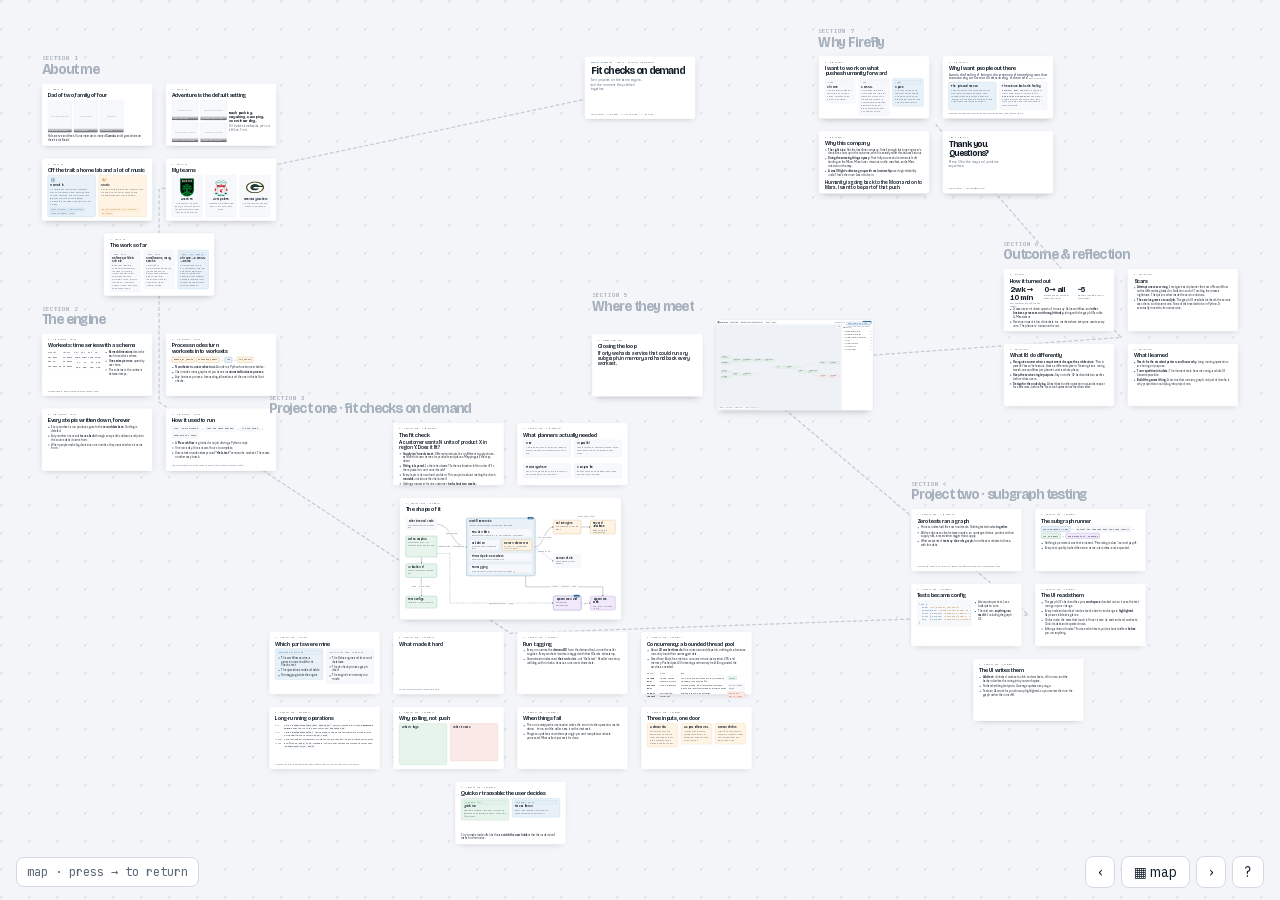
==== commit 38553709: "What I learned: drop isolation line Co-Authored-By: Claude Fable 5.1 <noreply@anthropic.com>" ====
--- a/deck/index.html
+++ b/deck/index.html
@@ -371,7 +371,7 @@
   {html:`<div class="eyebrow">6 · reflection</div><h2>What I'd do differently</h2>
     <ul><li><b>Recognize sooner when a requirement changes the architecture.</b> "Run in parallel" wasn't a feature. It was a different system. Treating it as a config tweak, one workflow per planner, cost a whole phase.</li><li><b>Keep the service single-purpose.</b> Say no to the UI-backend detour earlier, before it has users.</li><li><b>Design for the node dying.</b> A heartbeat on the operation row, and a reaper for stale ones, before the first stuck operation rather than after.</li></ul>`},
   {html:`<div class="eyebrow">6 · reflection</div><h2>What I learned</h2>
-    <ul><li><b>Give every run its own data and most concurrency problems never show up.</b> Once each run only read and wrote its own tagged worksets, there was nothing to lock and nothing to race.</li><li><b>Reach for the standard pattern, and know why.</b> Long-running operations are boring on purpose.</li><li><b>Turn repetition into data.</b> The moment tests became config, a whole UI became possible.</li><li><b>Build the general thing.</b> A service that runs any graph, not just fit checks, is why project two could plug into project one.</li></ul>`},
+    <ul><li><b>Reach for the standard pattern, and know why.</b> Long-running operations are boring on purpose.</li><li><b>Turn repetition into data.</b> The moment tests became config, a whole UI became possible.</li><li><b>Build the general thing.</b> A service that runs any graph, not just fit checks, is why project two could plug into project one.</li></ul>`},
 ]},
 
 { id:"firefly", n:"7", title:"Why Firefly", cx:3200, cy:-3300, cols:2, cards:[
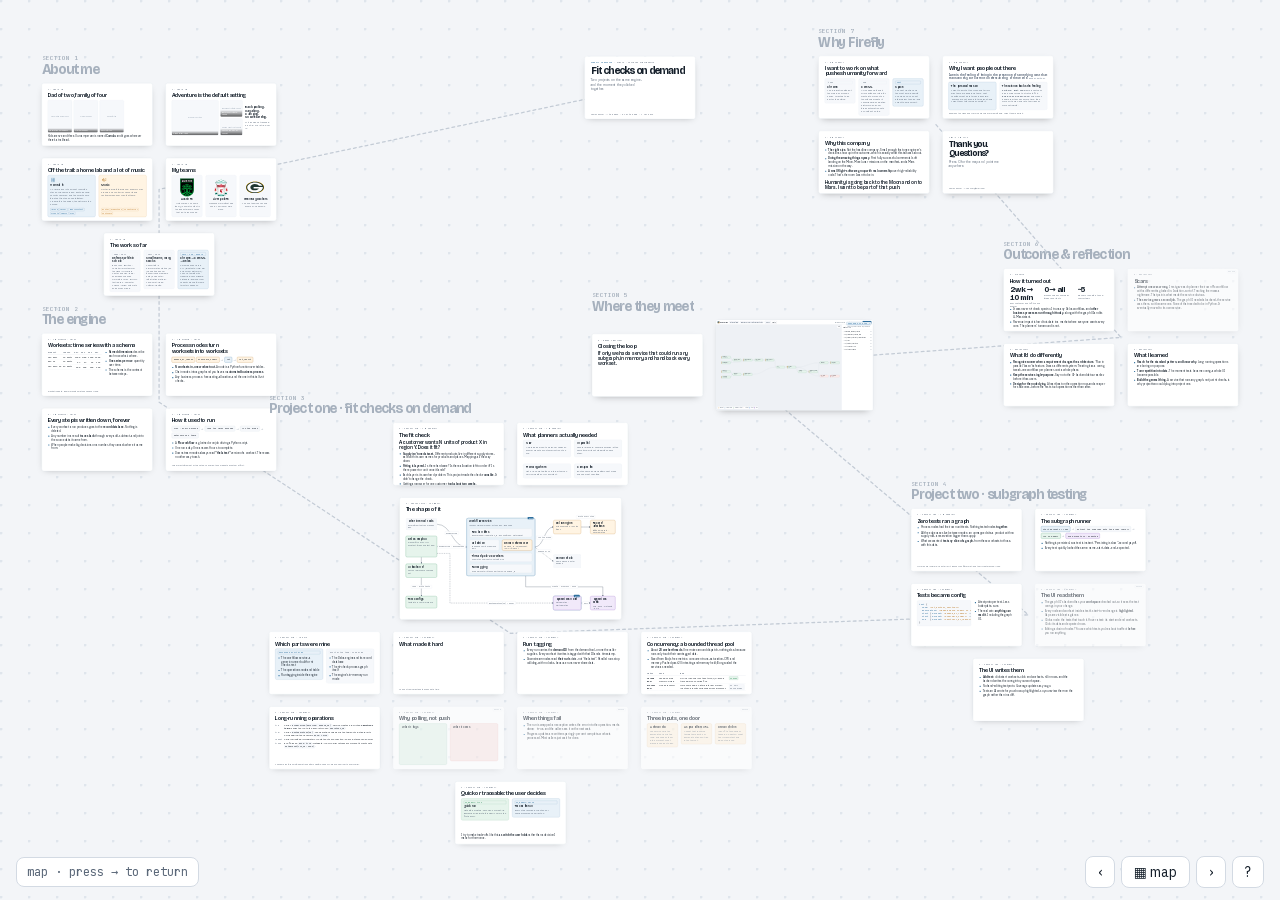
==== commit a1e4cd89: "Backup cards, three-photo adventure card, trims Co-Authored-By: Claude Fable 5.1 <noreply@anthropic." ====
--- a/deck/index.html
+++ b/deck/index.html
@@ -54,6 +54,9 @@
 /* cards */
 .card{position:absolute;width:1200px;height:680px;background:var(--card);border:2px solid var(--line);border-radius:22px;padding:52px 64px 40px;display:flex;flex-direction:column;gap:22px;box-shadow:0 30px 80px -40px rgba(0,0,0,.35)}
 .card.wide{width:2400px;height:1320px}
+.card.opt{border-style:dashed;opacity:.6}
+.card.opt.cur{opacity:1}
+.card.opt::after{content:"backup";position:absolute;top:20px;right:24px;font-family:var(--mono);font-size:18px;letter-spacing:.06em;color:var(--faint);border:1.5px solid var(--line);border-radius:6px;padding:2px 10px}
 .card.demo{width:1700px;height:980px;padding:0;overflow:hidden}
 .card.demo iframe{width:100%;height:100%;border:0;display:block;background:var(--card)}
 .card.demo .demo-fallback{position:absolute;right:20px;top:20px}
@@ -185,9 +188,9 @@
   <div class="panel">
     <h3>Driving the deck</h3>
     <table>
-      <tr><td><kbd>→</kbd> <kbd>space</kbd></td><td>next step or next build</td></tr>
+      <tr><td><kbd>→</kbd> <kbd>space</kbd></td><td>next step or next build (skips backup cards)</td></tr>
       <tr><td><kbd>←</kbd></td><td>previous</td></tr>
-      <tr><td><kbd>O</kbd> <kbd>esc</kbd></td><td>zoom out to the map, again to return</td></tr>
+      <tr><td><kbd>O</kbd> <kbd>esc</kbd></td><td>zoom out to the map, again to return. Click any card, backup ones too.</td></tr>
       <tr><td><kbd>1</kbd>–<kbd>7</kbd></td><td>jump to a section</td></tr>
       <tr><td><kbd>T</kbd></td><td>light / dark</td></tr>
       <tr><td><kbd>H</kbd></td><td>hide this bar</td></tr>
@@ -215,8 +218,8 @@
     <div class="prow" style="height:392px">${ph("family-tahoe-trail.jpg","Desolation Wilderness","p")}${ph("family-alpine-lake.jpg","Alpine lake day","p")}${ph("kids-skiing.jpg","Passing it on","p")}</div>
     <p>Kids are five and three. Our camper van is named <b>Cumulo</b>, and it goes wherever there's a trailhead.</p>`},
   {html:`<div class="eyebrow">1 · about me</div><h2>Adventure is the default setting</h2>
-    <div class="prow" style="height:454px"><div class="pgrid">${ph("green-river-raft.jpg","Green River, Utah","l")}${ph("snowboard-gate.jpg","Backcountry gate, Tahoe","l")}${ph("canyon-sunset.jpg","Canyon country at sunset","l")}${ph("green-river-solo.jpg","Green River, day three","l")}</div>
-      <div class="pcol" style="flex:1; justify-content:center"><p class="big" style="font-size:44px">Backpacking. Kayaking. Camping. Snowboarding.</p><p style="color:var(--muted)">If it involves a trailhead, a put-in, or a lift line, I'm in.</p></div></div>`},
+    <div class="prow" style="height:380px">${ph("green-river-raft.jpg","Green River, Utah","l")}<div class="pcol" style="flex:none">${ph("snowboard-gate.jpg","Backcountry gate, Tahoe","l")}${ph("canyon-sunset.jpg","Canyon country at sunset","l")}</div>
+      <div class="pcol" style="flex:1; justify-content:center; padding-left:14px"><p class="big" style="font-size:34px">Backpacking. Kayaking. Camping. Snowboarding.</p><p style="color:var(--muted); font-size:24px">If it involves a trailhead, a put-in, or a lift line, I'm in.</p></div></div>`},
   {html:`<div class="eyebrow">1 · about me</div><h2>Off the trail: a home lab and a lot of music</h2>
     <div class="cols c2" style="align-items:stretch">
       <div class="tile blue"><svg class="ico" viewBox="0 0 64 64" aria-hidden="true"><rect x="10" y="8" width="44" height="14" rx="3" fill="none" stroke="currentColor" stroke-width="3"/><rect x="10" y="25" width="44" height="14" rx="3" fill="none" stroke="currentColor" stroke-width="3"/><rect x="10" y="42" width="44" height="14" rx="3" fill="none" stroke="currentColor" stroke-width="3"/><circle cx="18" cy="15" r="2.5" fill="currentColor"/><circle cx="18" cy="32" r="2.5" fill="currentColor"/><circle cx="18" cy="49" r="2.5" fill="currentColor"/><rect x="30" y="13" width="18" height="4" rx="2" fill="currentColor"/><rect x="30" y="30" width="18" height="4" rx="2" fill="currentColor"/><rect x="30" y="47" width="18" height="4" rx="2" fill="currentColor"/></svg><h3>Home lab</h3><p>An Unraid box in the closet running a stack of Docker services: photo backup, security cameras, and the smart-home glue that ties the house together. Tinkering is the hobby; the uptime is the excuse.</p>
@@ -262,7 +265,7 @@
 { id:"service", n:"3", title:"Project one · fit checks on demand", cx:-1400, cy:2200, cols:4, cards:[
   {html:`<div class="eyebrow">3 · project one · the problem</div><h2>The fit check</h2>
     <p class="big">A customer wants N units of product X in region Y. Does it fit?</p>
-    <ul><li><b>Supply isn't one dataset.</b> Different products live in different supply stores, each with its own names for products and places. Mappings all the way down.</li><li><b>Fitting is layered.</b> Is there hardware? Is there allocation left to order it? Is there power to run it once it lands?</li><li>Every layer is its own hard problem. This project is about making the check <b>runnable</b>, not about the check itself.</li><li>Getting an answer for one customer <b>took about two weeks</b>.</li></ul>`},
+    <ul><li><b>Supply isn't one dataset.</b> Different products live in different supply stores, each with its own names for products and places. Mappings all the way down.</li><li><b>Fitting is layered.</b> Is there hardware? Is there allocation left to order it? Is there power to run it once it lands?</li><li>Each layer is its own hard problem. This project made the check <b>runnable</b>. It didn't change the check.</li><li>Getting an answer for one customer <b>took about two weeks</b>.</li></ul>`},
   {html:`<div class="eyebrow">3 · project one · the problem</div><h2>What planners actually needed</h2>
     <div class="cols c2">
       <div class="tile"><h3>Now</h3><p>A workload arrives, the planner needs an answer while the customer is still on the line.</p></div>
@@ -294,7 +297,6 @@
     <table style="margin-top:6px"><tr><th>Option</th><th>Good</th><th>Bad</th><th></th></tr>
       <tr><td><b>Thread pool</b></td><td>Cheap, shared memory, simple</td><td>GIL: CPU-bound runs take turns; I/O-bound traceable runs overlap fine</td><td><span class="tag green">chosen</span></td></tr>
       <tr><td><b>Process pool</b></td><td>True parallelism</td><td>More overhead: an interpreter per worker, inputs and results serialized across processes</td><td><span class="tag grey">if CPU-bound grows</span></td></tr>
-      <tr><td><b>Job per request</b></td><td>Full isolation, scales out</td><td>Startup latency, orchestration</td><td><span class="tag red">too heavy for ~5 users</span></td></tr>
     </table>`},
   {html:`<div class="eyebrow">3 · project one · technical</div><h2>Long-running operations</h2>
     <div class="seq">
@@ -304,16 +306,16 @@
       <span class="t">t=end</span><span class="m">Run finishes: <code>done: true</code>, metadata, run ID. Caller fetches any workset it wants with <code>GetWorkset(run_id, name)</code>.</span>
     </div>
     <p class="foot">The same long-running-operation pattern Google's public APIs use. Familiar to every caller.</p>`},
-  {html:`<div class="eyebrow">3 · project one · technical</div><h2>Why polling, not push</h2>
+  {opt:true, html:`<div class="eyebrow">3 · project one · technical</div><h2>Why polling, not push</h2>
     <div class="cols c2">
       <div class="tile green"><h3>What it buys</h3><ul><li class="b hide">Callers only need to make RPCs. A callback means every caller must be a server.</li><li class="b hide">State lives in a table, so it survives deadlines, restarts, and load balancing.</li><li class="b hide">Resumable: crash, come back with the ID.</li></ul></div>
       <div class="tile red"><h3>What it costs</h3><ul><li class="b hide">Latency up to one poll interval. Long-polling in <span class="mono">Wait</span> closes most of it.</li><li class="b hide">Table reads while waiting. Trivial at this scale.</li><li class="b hide">Push between Boq nodes was weak anyway.</li></ul></div>
     </div>`},
-  {html:`<div class="eyebrow">3 · project one · technical</div><h2>When things fail</h2>
+  {opt:true, html:`<div class="eyebrow">3 · project one · technical</div><h2>When things fail</h2>
     <ul><li>The run is wrapped: an exception writes the error into the operation, marks <span class="mono">done: true</span>, and the caller sees it on the next wait.</li><li>Progress updates are written sparingly: percent complete, worksets processed. Most callers just wait for done.</li>
     <li class="b hide"><b>The hole I'd close first:</b> if the node itself dies mid-run, nothing runs the except. The operation sits at <span class="mono">done: false</span> forever.</li>
     <li class="b hide"><b>The fix:</b> a heartbeat timestamp on the row, and a reaper that fails anything stale.</li></ul>`},
-  {html:`<div class="eyebrow">3 · project one · technical</div><h2>Three inputs, one door</h2>
+  {opt:true, html:`<div class="eyebrow">3 · project one · technical</div><h2>Three inputs, one door</h2>
     <div class="cols c3">
       <div class="tile amber"><h3>A demand ID</h3><p>The service calls the demand tool, pulls the rows, and shapes them into a workset. What planners use day to day.</p></div>
       <div class="tile amber"><h3>A spreadsheet URL</h3><p>A sheet that follows a template we built. For demand that doesn't live in the tool yet.</p></div>
@@ -344,7 +346,7 @@
   <span class="k">end</span>   { <span class="k">workset</span>: <span class="s">"shortfall_by_region"</span> <span class="c">rows {…}</span> }
 }</pre>
     <ul><li>A textproto per test. Less boilerplate, sure.</li><li>The real win: <b>anything can read it</b>. Including the graph UI.</li></ul></div>`},
-  {html:`<div class="eyebrow">4 · project two · technical</div><h2>The UI reads them</h2>
+  {opt:true, html:`<div class="eyebrow">4 · project two · technical</div><h2>The UI reads them</h2>
     <ul><li>The graph UI's backend has your <b>workspace</b> checked out, so it sees the test configs in your change.</li><li>Every node and workset inside a test's start-to-end range is <b>highlighted</b>. Gaps are visible at a glance.</li><li>Click a node: the tests that touch it. Hover a test: its start and end worksets. Click: its data and expected rows.</li><li>Editing a chain of nodes? You see which tests you're about to affect <b>before</b> you run anything.</li></ul>`},
   {html:`<div class="eyebrow">4 · project two · technical</div><h2>The UI writes them</h2>
     <ul><li><b>Add test:</b> click start worksets, click end worksets, fill in rows, and the backend writes the config into your workspace.</li><li>No hand-editing textproto. Coverage updates as you go.</li><li>Tests an AI wrote for you show up highlighted, so you review them on the graph rather than in a diff.</li>
@@ -366,7 +368,7 @@
       <div class="stat"><span class="n">~5</span><span class="l">planners running at once, comfortably</span></div>
     </div>
     <ul><li>It was never fit-check specific. It runs any Delos workflow, and <b>other business processes run through it today</b>, along with the graph UI and its LLM assistant.</li><li>Revenue impact is hard to isolate in a market where everyone wants every core. The planners' turnaround is not.</li></ul>`},
-  {html:`<div class="eyebrow">6 · reflection</div><h2>Scars</h2>
+  {opt:true, html:`<div class="eyebrow">6 · reflection</div><h2>Scars</h2>
     <ul><li><b>Attempt one was wrong.</b> I first gave each planner their own Plx workflow with a different tag baked in. Isolation, sort of. Tracking them was a nightmare. That pain is what made the service obvious.</li><li><b>The service grew a second job.</b> The graph UI needed a backend, the service was there, so it became one. None of that needed to be in Python. It eventually moved to its own service.</li></ul>`},
   {html:`<div class="eyebrow">6 · reflection</div><h2>What I'd do differently</h2>
     <ul><li><b>Recognize sooner when a requirement changes the architecture.</b> "Run in parallel" wasn't a feature. It was a different system. Treating it as a config tweak, one workflow per planner, cost a whole phase.</li><li><b>Keep the service single-purpose.</b> Say no to the UI-backend detour earlier, before it has users.</li><li><b>Design for the node dying.</b> A heartbeat on the operation row, and a reaper for stale ones, before the first stuck operation rather than after.</li></ul>`},
@@ -467,8 +469,8 @@
   if(sec.n){ const lab=document.createElement("div"); lab.className="region-label"; lab.innerHTML=`<small>SECTION ${sec.n}</small>${sec.title}`; lab.dataset.px=minx; lab.dataset.py=sec.cy-totalH/2-300; canvas.appendChild(lab);
     SECTION_START[sec.n]=STEPS.length; STEPS.push({sec, view:true, ...bbox, name:sec.title}); routePts.push([sec.cx,sec.cy]); }
   else routePts.push([sec.cx,sec.cy]);
-  cards.forEach((c,i)=>{ const p=placed[i]; const el=document.createElement("div"); el.className="card"+(c.wide?" wide":"")+(c.demo?" demo":""); el.dataset.px=p.x-p.w/2; el.dataset.py=p.y-p.h/2; el.innerHTML=c.html; canvas.appendChild(el);
-    STEPS.push({sec, el, x:p.x, y:p.y, w:p.w+80, h:p.h+80, name:sec.title||"Title"}); });
+  cards.forEach((c,i)=>{ const p=placed[i]; const el=document.createElement("div"); el.className="card"+(c.wide?" wide":"")+(c.demo?" demo":"")+(c.opt?" opt":""); el.dataset.px=p.x-p.w/2; el.dataset.py=p.y-p.h/2; el.innerHTML=c.html; canvas.appendChild(el);
+    STEPS.push({sec, el, x:p.x, y:p.y, w:p.w+80, h:p.h+80, name:sec.title||"Title", opt:!!c.opt}); });
 });
 renderArch(document.getElementById("arch"));
 // route line through sections (map furniture, drawn under cards)
@@ -484,14 +486,14 @@
 function go(i, opts={}){
   i=Math.max(0,Math.min(STEPS.length-1,i)); const dir=opts.dir||0; const prev=STEPS[cur];
   if(dir>0 && prev.el) builds(prev).forEach(b=>b.classList.remove("hide"));
-  cur=i; inOverview=false; const s=STEPS[cur];
+  cur=i; inOverview=false; const s=STEPS[cur]; document.querySelectorAll(".card.cur").forEach(e=>e.classList.remove("cur")); if(s.el) s.el.classList.add("cur");
   if(dir>=0 && !opts.keep) builds(s).forEach(b=>b.classList.add("hide")); if(dir<0) builds(s).forEach(b=>b.classList.remove("hide"));
   canvas.classList.toggle("fast", !!opts.fast); camera(s); hud(); history.replaceState(null,"","#"+(cur+1));
 }
-function next(){ if(inOverview){ go(cur,{keep:true}); return; } const hb=builds(STEPS[cur]).find(b=>b.classList.contains("hide")); if(hb){ hb.classList.remove("hide"); return; } if(cur<STEPS.length-1) go(cur+1,{dir:1}); }
-function prevStep(){ if(inOverview){ go(cur,{keep:true}); return; } const shown=builds(STEPS[cur]).filter(b=>!b.classList.contains("hide")); if(shown.length){ shown[shown.length-1].classList.add("hide"); return; } if(cur>0) go(cur-1,{dir:-1}); }
+function next(){ if(inOverview){ go(cur,{keep:true}); return; } const hb=builds(STEPS[cur]).find(b=>b.classList.contains("hide")); if(hb){ hb.classList.remove("hide"); return; } let j=cur+1; while(j<STEPS.length && STEPS[j].opt) j++; if(j<STEPS.length) go(j,{dir:1}); }
+function prevStep(){ if(inOverview){ go(cur,{keep:true}); return; } const shown=builds(STEPS[cur]).filter(b=>!b.classList.contains("hide")); if(shown.length){ shown[shown.length-1].classList.add("hide"); return; } let j=cur-1; while(j>0 && STEPS[j].opt) j--; if(j>=0 && j!==cur) go(j,{dir:-1}); }
 function overview(){ if(inOverview){ go(cur,{keep:true}); return; } inOverview=true; camera(OVERVIEW); hud(); }
-function hud(){ const s=STEPS[cur]; const secIdx=STEPS.slice(0,cur+1).filter(x=>x.view).length; document.getElementById("where").textContent = inOverview ? "map · press → to return" : `${s.name}${s.view?" · section":""} · ${cur+1}/${STEPS.length}`; }
+function hud(){ const s=STEPS[cur]; const secIdx=STEPS.slice(0,cur+1).filter(x=>x.view).length; document.getElementById("where").textContent = inOverview ? "map · press → to return" : `${s.name}${s.view?" · section":""} · ${s.opt?"backup":(STEPS.slice(0,cur+1).filter(x=>!x.opt).length+"/"+STEPS.filter(x=>!x.opt).length)}`; }
 document.getElementById("bPrev").onclick=prevStep; document.getElementById("bNext").onclick=next; document.getElementById("bOver").onclick=overview;
 document.getElementById("bHelp").onclick=()=>{document.getElementById("help").hidden=false;};
 document.getElementById("help").onclick=()=>{document.getElementById("help").hidden=true;};
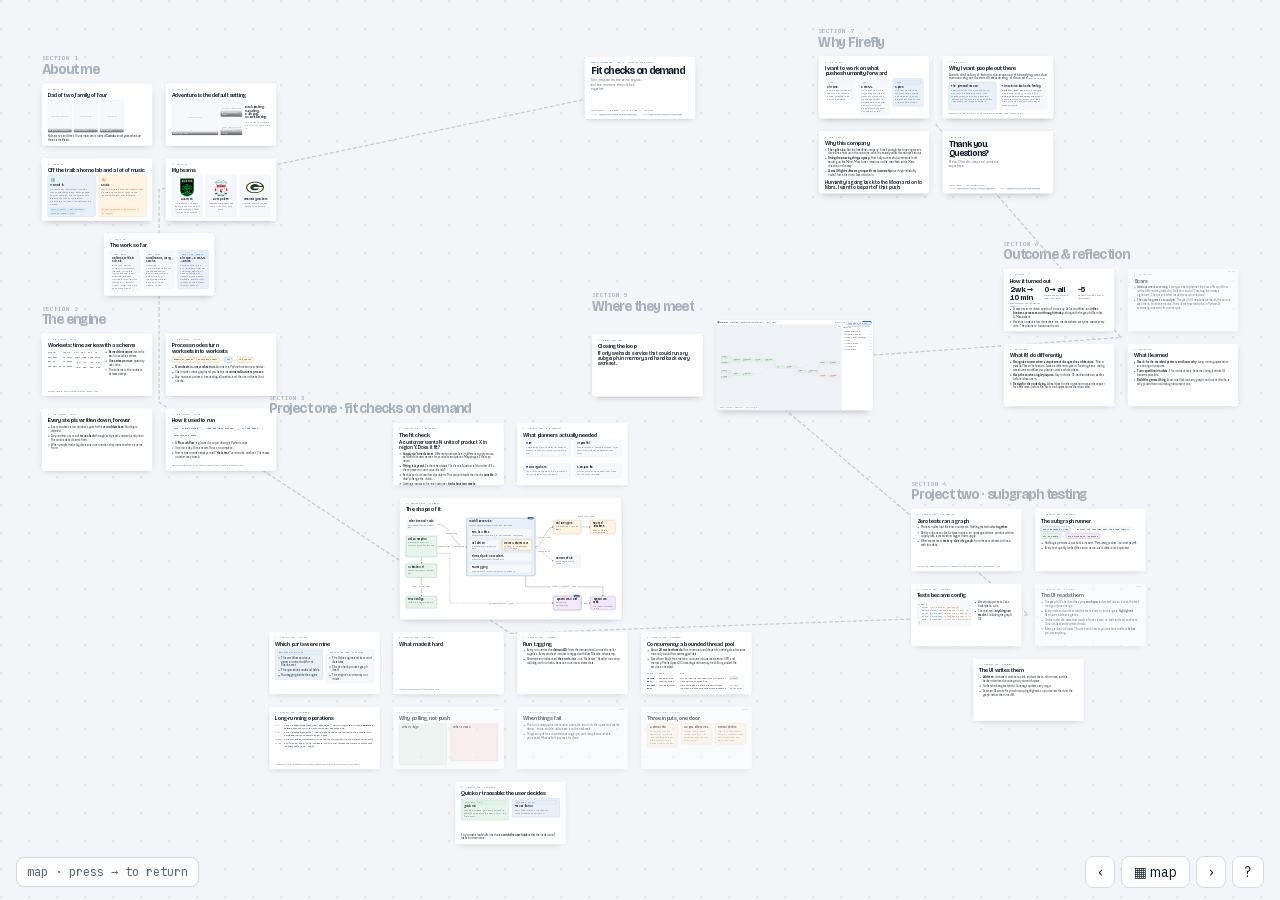
==== commit c9fb7f08: "Links to the online deck and demo on title and closing cards Co-Authored-By: Claude Fable 5.1 <norep" ====
--- a/deck/index.html
+++ b/deck/index.html
@@ -97,6 +97,9 @@
 td.mono,th.mono{font-family:var(--mono);font-size:22px}
 td.num{text-align:right;font-variant-numeric:tabular-nums;font-family:var(--mono)}
 .foot{margin-top:auto;font-size:22px;color:var(--muted)}
+.links{font-family:var(--mono);font-size:19px;color:var(--faint)}
+.links a{color:var(--blue);text-decoration:none;border-bottom:1px solid currentColor}
+.foot+.links{margin-top:-8px}
 .ph{margin:0;border-radius:14px;overflow:hidden;background:var(--card2);border:1px solid var(--line);position:relative}
 .ph img{width:100%;height:100%;object-fit:contain;display:block}
 .ph.l{aspect-ratio:4/3}.ph.p{aspect-ratio:3/4}
@@ -210,7 +213,7 @@
   {html:`<div class="eyebrow"><b>Firefly Aerospace</b> · onsite · software engineering</div>
     <h1>Fit checks on&nbsp;demand</h1>
     <p class="lead">Two projects on the same engine, and the moment they clicked together.</p>
-    <div class="foot">James Hollyer &nbsp;·&nbsp; <span class="mono">→ to begin · O for the map · ? for keys</span></div>`}
+    <div class="foot">James Hollyer &nbsp;·&nbsp; <span class="mono">→ to begin · O for the map · ? for keys</span></div><div class="links">Online: <a href="https://jameshollyer.github.io/graph_demo/deck/" target="_blank" rel="noopener">jameshollyer.github.io/graph_demo/deck</a> &nbsp;·&nbsp; Demo: <a href="https://jameshollyer.github.io/graph_demo/" target="_blank" rel="noopener">jameshollyer.github.io/graph_demo</a></div>`}
 ]},
 
 { id:"about", n:"1", title:"About me", cx:-5200, cy:-2600, cols:2, cards:[
@@ -393,7 +396,7 @@
   {html:`<div class="eyebrow">7 · why firefly</div><h2>Why this company</h2>
     <ul><li><b>The right size.</b> Not the headline company. Small enough that one engineer's decisions show up in the outcome, which is exactly what this talk was about.</li><li><b>Doing the amazing thing anyway.</b> First fully successful commercial soft landing on the Moon. More lunar missions on the manifest, and a Mars mission on the way.</li><li><b>A small flight-software group with real ownership</b> over high-reliability code. That's the room I want to be in.</li></ul>
     <p class="big" style="margin-top:auto">Humanity is going back to the Moon and on to Mars. I want to be part of that push.</p>`},
-  {html:`<div class="eyebrow">that's the talk</div><h1 style="font-size:96px">Thank you.<br>Questions?</h1><p class="lead">Press O for the map and point me anywhere.</p><div class="foot">James Hollyer &nbsp;·&nbsp; j.c.hollyer@gmail.com</div>`},
+  {html:`<div class="eyebrow">that's the talk</div><h1 style="font-size:96px">Thank you.<br>Questions?</h1><p class="lead">Press O for the map and point me anywhere.</p><div class="foot">James Hollyer &nbsp;·&nbsp; j.c.hollyer@gmail.com</div><div class="links">Online: <a href="https://jameshollyer.github.io/graph_demo/deck/" target="_blank" rel="noopener">jameshollyer.github.io/graph_demo/deck</a> &nbsp;·&nbsp; Demo: <a href="https://jameshollyer.github.io/graph_demo/" target="_blank" rel="noopener">jameshollyer.github.io/graph_demo</a></div>`},
 ]},
 ];
 
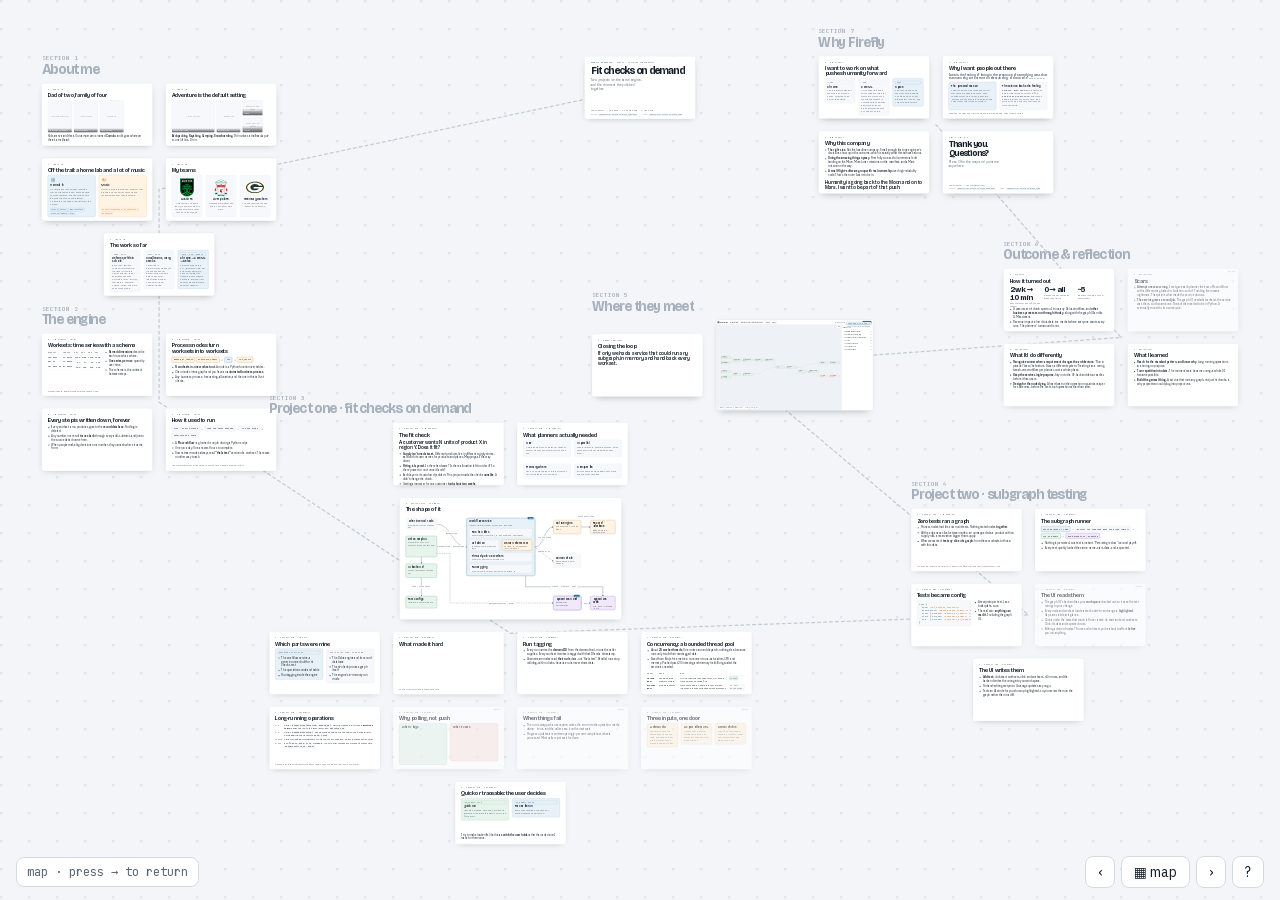
==== commit 561c79f3: "Adventure card: four-photo layout (photos stripped on this copy) Co-Authored-By: Claude Fable 5.1 <n" ====
--- a/deck/index.html
+++ b/deck/index.html
@@ -221,8 +221,8 @@
     <div class="prow" style="height:392px">${ph("family-tahoe-trail.jpg","Desolation Wilderness","p")}${ph("family-alpine-lake.jpg","Alpine lake day","p")}${ph("kids-skiing.jpg","Passing it on","p")}</div>
     <p>Kids are five and three. Our camper van is named <b>Cumulo</b>, and it goes wherever there's a trailhead.</p>`},
   {html:`<div class="eyebrow">1 · about me</div><h2>Adventure is the default setting</h2>
-    <div class="prow" style="height:380px">${ph("green-river-raft.jpg","Green River, Utah","l")}<div class="pcol" style="flex:none">${ph("snowboard-gate.jpg","Backcountry gate, Tahoe","l")}${ph("canyon-sunset.jpg","Canyon country at sunset","l")}</div>
-      <div class="pcol" style="flex:1; justify-content:center; padding-left:14px"><p class="big" style="font-size:34px">Backpacking. Kayaking. Camping. Snowboarding.</p><p style="color:var(--muted); font-size:24px">If it involves a trailhead, a put-in, or a lift line, I'm in.</p></div></div>`},
+    <div class="prow" style="height:372px">${ph("green-river-raft.jpg","Green River, Utah","l")}${ph("backpacking-waterfall.jpg","Backpacking","p")}<div class="pcol" style="flex:none">${ph("snowboard-gate.jpg","Backcountry gate, Tahoe","l")}${ph("canyon-sunset.jpg","Canyon country at sunset","l")}</div></div>
+    <p><b>Backpacking. Kayaking. Camping. Snowboarding.</b> If it involves a trailhead, a put-in, or a lift line, I'm in.</p>`},
   {html:`<div class="eyebrow">1 · about me</div><h2>Off the trail: a home lab and a lot of music</h2>
     <div class="cols c2" style="align-items:stretch">
       <div class="tile blue"><svg class="ico" viewBox="0 0 64 64" aria-hidden="true"><rect x="10" y="8" width="44" height="14" rx="3" fill="none" stroke="currentColor" stroke-width="3"/><rect x="10" y="25" width="44" height="14" rx="3" fill="none" stroke="currentColor" stroke-width="3"/><rect x="10" y="42" width="44" height="14" rx="3" fill="none" stroke="currentColor" stroke-width="3"/><circle cx="18" cy="15" r="2.5" fill="currentColor"/><circle cx="18" cy="32" r="2.5" fill="currentColor"/><circle cx="18" cy="49" r="2.5" fill="currentColor"/><rect x="30" y="13" width="18" height="4" rx="2" fill="currentColor"/><rect x="30" y="30" width="18" height="4" rx="2" fill="currentColor"/><rect x="30" y="47" width="18" height="4" rx="2" fill="currentColor"/></svg><h3>Home lab</h3><p>An Unraid box in the closet running a stack of Docker services: photo backup, security cameras, and the smart-home glue that ties the house together. Tinkering is the hobby; the uptime is the excuse.</p>
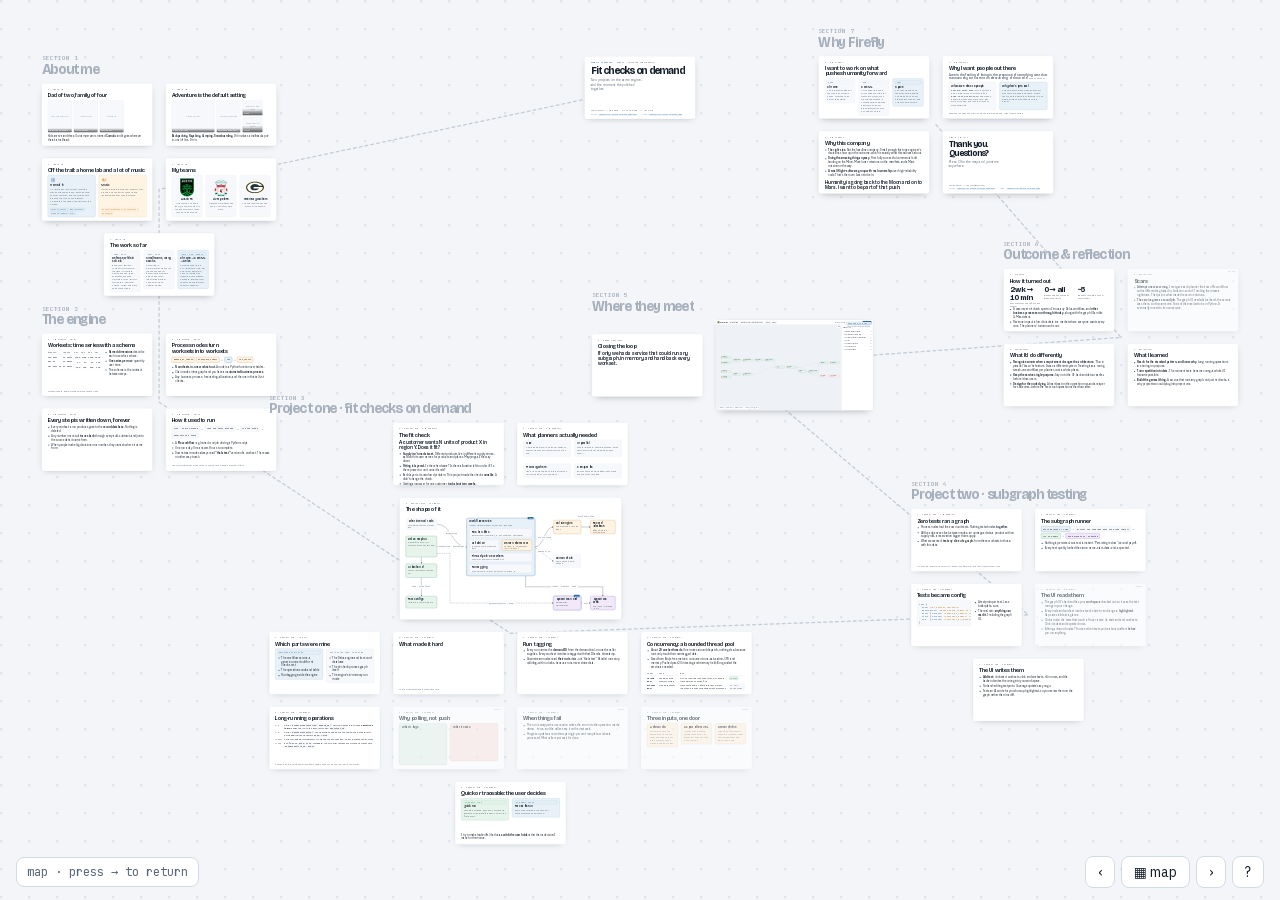
==== commit f99599f3: "Awe card: evidence first, personal as the landing Co-Authored-By: Claude Fable 5.1 <noreply@anthropi" ====
--- a/deck/index.html
+++ b/deck/index.html
@@ -221,7 +221,7 @@
     <div class="prow" style="height:392px">${ph("family-tahoe-trail.jpg","Desolation Wilderness","p")}${ph("family-alpine-lake.jpg","Alpine lake day","p")}${ph("kids-skiing.jpg","Passing it on","p")}</div>
     <p>Kids are five and three. Our camper van is named <b>Cumulo</b>, and it goes wherever there's a trailhead.</p>`},
   {html:`<div class="eyebrow">1 · about me</div><h2>Adventure is the default setting</h2>
-    <div class="prow" style="height:372px">${ph("green-river-raft.jpg","Green River, Utah","l")}${ph("backpacking-waterfall.jpg","Backpacking","p")}<div class="pcol" style="flex:none">${ph("snowboard-gate.jpg","Backcountry gate, Tahoe","l")}${ph("canyon-sunset.jpg","Canyon country at sunset","l")}</div></div>
+    <div class="prow" style="height:372px">${ph("green-river-raft.jpg","Green River, Utah","l")}${ph("backpacking-waterfall.jpg","Desolation Wilderness","p")}<div class="pcol" style="flex:none">${ph("snowboard-gate.jpg","Backcountry gate, Tahoe","l")}${ph("canyon-sunset.jpg","Canyon country at sunset","l")}</div></div>
     <p><b>Backpacking. Kayaking. Camping. Snowboarding.</b> If it involves a trailhead, a put-in, or a lift line, I'm in.</p>`},
   {html:`<div class="eyebrow">1 · about me</div><h2>Off the trail: a home lab and a lot of music</h2>
     <div class="cols c2" style="align-items:stretch">
@@ -389,8 +389,8 @@
   {html:`<div class="eyebrow">7 · why firefly</div><h2>Why I want people out there</h2>
     <p class="big" style="font-size:36px;color:var(--muted)">"Awe is the feeling of being in the presence of something vast that transcends your current understanding of the world." <span style="font-size:22px;font-family:var(--mono);color:var(--faint)">Dacher Keltner</span></p>
     <div class="cols c2" style="align-items:stretch">
-      <div class="tile blue"><h3>The personal reason</h3><p>I want to point at the Moon and tell my kids there are people up there. That changes what a kid thinks is possible. Humans are not bound to this planet, and I want them to grow up knowing it.</p></div>
-      <div class="tile"><h3>The science backs the feeling</h3><p><b>Keltner &amp; Haidt, 2003:</b> awe is vastness plus a mind forced to stretch to fit it. <b>Rudd, Vohs &amp; Aaker, 2012:</b> awe makes people feel they have more time, give more of it away, and rate their lives as more satisfying.</p></div>
+      <div class="tile"><h3>What awe does to people</h3><p><b>Keltner &amp; Haidt, 2003:</b> awe is vastness plus a mind forced to stretch to fit it. <b>Rudd, Vohs &amp; Aaker, 2012:</b> awe makes people feel they have more time, give more of it away, and rate their lives as more satisfying.</p></div>
+      <div class="tile blue"><h3>Why that's personal</h3><p>I want to point at the Moon and tell my kids there are people up there. I want that to be the world they grow up in, one where humans aren't bound to this planet.</p></div>
     </div>
     <p class="foot">People on the Moon and Mars is a machine for making awe. I want to help build it.</p>`},
   {html:`<div class="eyebrow">7 · why firefly</div><h2>Why this company</h2>
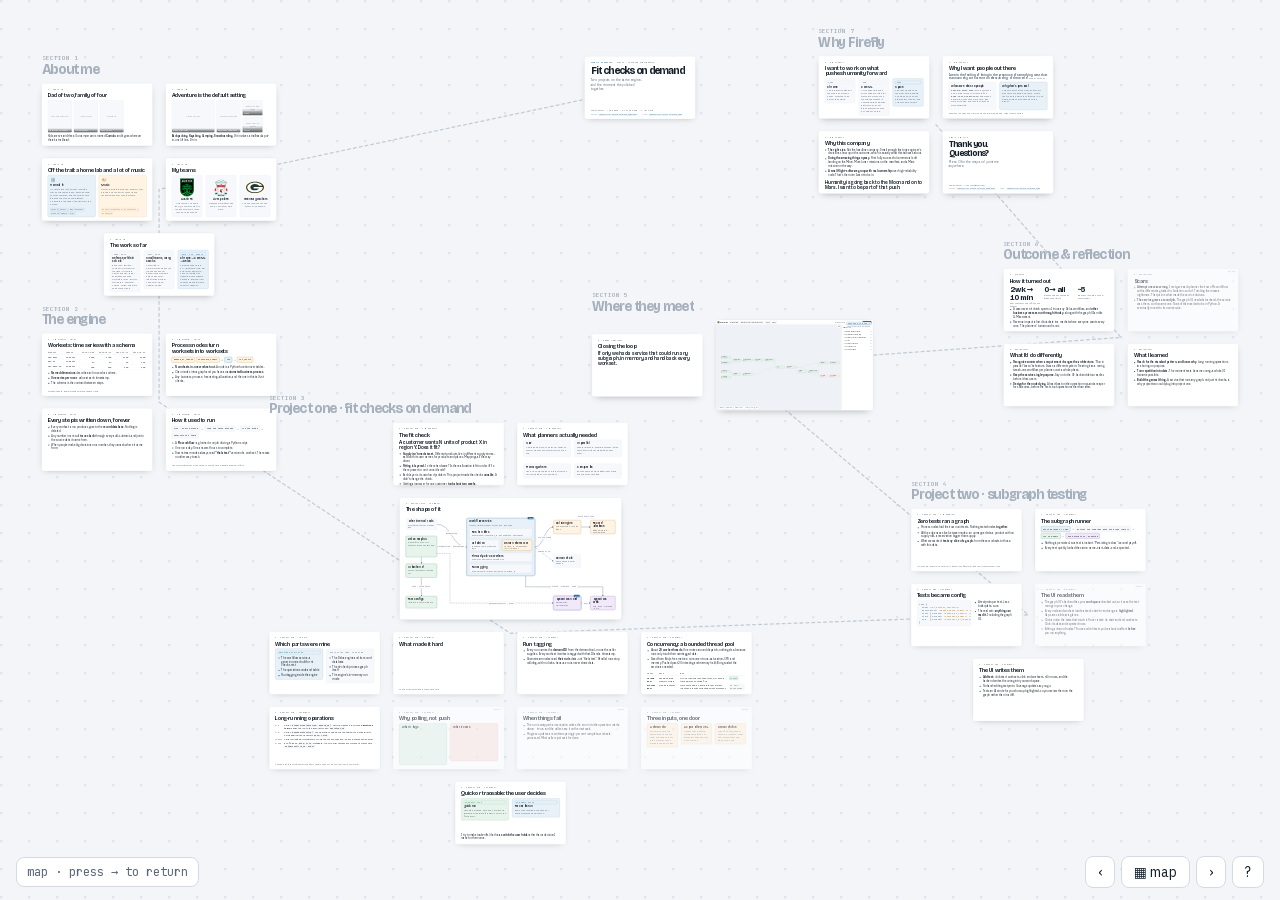
==== commit b52fc75c: "Real timestamps instead of week labels in the demo and deck Co-Authored-By: Claude Fable 5.1 <norepl" ====
--- a/deck/index.html
+++ b/deck/index.html
@@ -96,6 +96,7 @@
 td{padding:10px 14px 10px 0;border-bottom:1px solid var(--line);vertical-align:top;line-height:1.3}
 td.mono,th.mono{font-family:var(--mono);font-size:22px}
 td.num{text-align:right;font-variant-numeric:tabular-nums;font-family:var(--mono)}
+th.num{text-align:right}
 .foot{margin-top:auto;font-size:22px;color:var(--muted)}
 .links{font-family:var(--mono);font-size:19px;color:var(--faint)}
 .links a{color:var(--blue);text-decoration:none;border-bottom:1px solid currentColor}
@@ -246,12 +247,11 @@
 
 { id:"engine", n:"2", title:"The engine", cx:-5200, cy:-300, cols:2, cards:[
   {html:`<div class="eyebrow">2 · the engine · Delos</div><h2>Worksets: time series with a schema</h2>
-    <div class="cols c21"><div>
-    <table><tr><th class="mono">product</th><th class="mono">region</th><th class="mono num">wk1</th><th class="mono num">wk2</th><th class="mono num">wk3</th><th class="mono num">wk4</th></tr>
+    <table><tr><th class="mono">product</th><th class="mono">region</th><th class="mono num">2026-10-05</th><th class="mono num">2026-10-12</th><th class="mono num">2026-10-19</th><th class="mono num">2026-10-26</th></tr>
     <tr><td class="mono">cpu-gen4</td><td class="mono">us-east1</td><td class="num">1200</td><td class="num">1400</td><td class="num">1600</td><td class="num">1800</td></tr>
     <tr><td class="mono">gpu-x8</td><td class="mono">us-west2</td><td class="num">64</td><td class="num">64</td><td class="num">96</td><td class="num">128</td></tr>
-    <tr><td class="mono">cpu-gen4-hm</td><td class="mono">eu-west1</td><td class="num">300</td><td class="num">300</td><td class="num">300</td><td class="num">300</td></tr></table></div>
-    <ul><li><b>Named dimensions</b> describe each row: what, where.</li><li><b>One series per row</b>: quantity over time.</li><li>The schema is the contract between steps.</li></ul></div>
+    <tr><td class="mono">cpu-gen4-hm</td><td class="mono">eu-west1</td><td class="num">300</td><td class="num">300</td><td class="num">300</td><td class="num">300</td></tr></table>
+    <ul><li><b>Named dimensions</b> describe each row: what, where.</li><li><b>One series per row:</b> a value at each timestamp.</li><li>The schema is the contract between steps.</li></ul>
     <p class="foot">Illustrative data. Real worksets hold thousands of rows.</p>`},
   {html:`<div class="eyebrow">2 · the engine · Delos</div><h2>Process nodes turn worksets into worksets</h2>
     <div class="flow" style="margin:10px 0"><span class="box amber">demand_by_region</span><span class="box amber">available_supply</span><span class="arrow">→</span><span class="box blue">fit</span><span class="arrow">→</span><span class="box amber">fit_result</span></div>
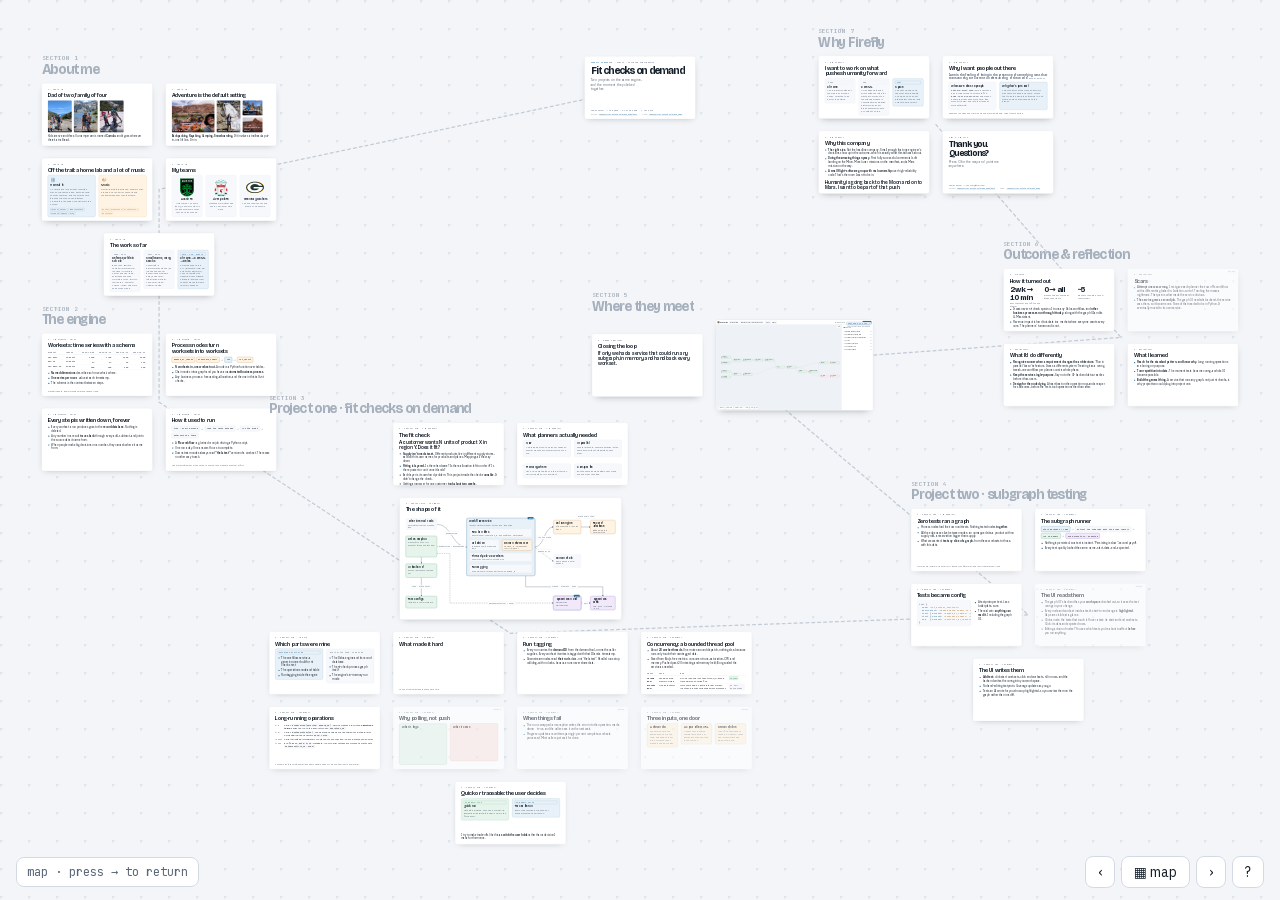
==== commit 05ea3bc6: "Publish the full presentation with photos Co-Authored-By: Claude Fable 5.1 <noreply@anthropic.com>" ====
--- a/deck/index.html
+++ b/deck/index.html
@@ -3,8 +3,7 @@
 <head>
 <meta charset="utf-8">
 <meta name="viewport" content="width=device-width,initial-scale=1,viewport-fit=cover">
-<style>:root{color-scheme:light dark}img{max-width:100%}[hidden]{display:none!important}.ph-gone{position:absolute;inset:0;display:flex;align-items:center;justify-content:center;color:var(--faint);font-size:18px;text-align:center;padding:12px}
-</style>
+<style>:root{color-scheme:light dark}img{max-width:100%}[hidden]{display:none!important}</style>
 <title>Fit Checks On Demand</title>
 <link rel="stylesheet" href="fonts/fonts.css">
 <style>
@@ -170,7 +169,6 @@
 .help h3{font-size:18px;margin:0 0 10px}
 .help table{font-size:14px}.help td{padding:4px 10px 4px 0;border:0}
 kbd{font-family:var(--mono);font-size:12px;border:1px solid var(--line);border-bottom-width:2px;border-radius:4px;padding:0 6px;background:var(--card2)}
-.ph-gone{position:absolute;inset:0;display:flex;align-items:center;justify-content:center;color:var(--faint);font-size:18px;text-align:center;padding:12px}
 </style>
 </head>
 <body>
@@ -207,7 +205,7 @@
 <script>
 /* ============ content ============ */
 const CW=1200, CH=680, GAPX=140, GAPY=130;
-const ph=(f,cap,o="l")=>`<figure class="ph ${o}"><span class="ph-gone">${cap}</span><figcaption>${cap}</figcaption></figure>`;
+const ph=(f,cap,o="l")=>`<figure class="ph ${o}"><img src="photos/${f}" alt="${cap}"><figcaption>${cap}</figcaption></figure>`;
 
 const SECTIONS = [
 { id:"title", n:"", title:"", cx:0, cy:-3700, cols:1, cards:[
